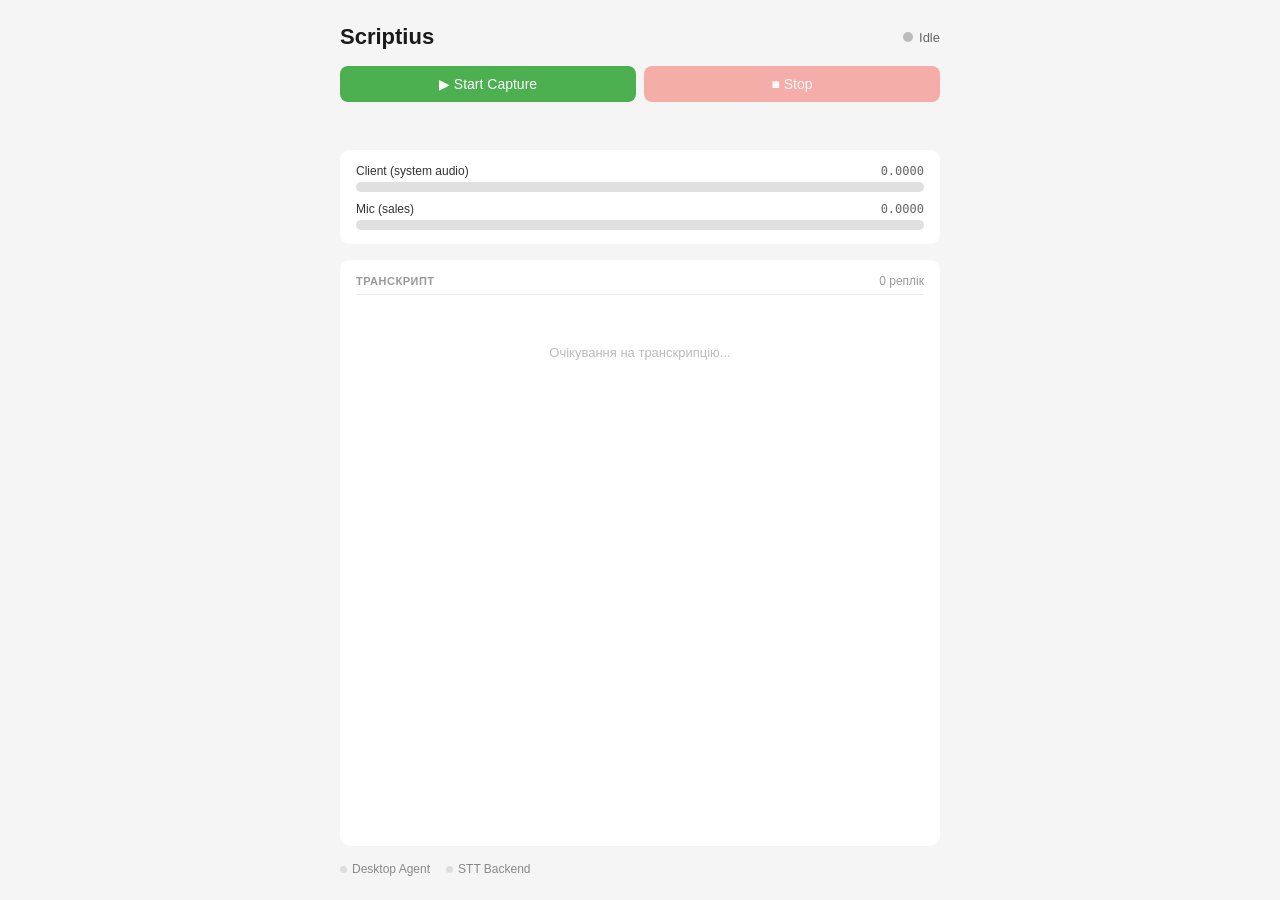
==== webapp/index.html @ f6663f04 "Initial commit: Scriptius live transcription (server + desktop agent) Co-Authored-By: Claude Opus 4." ====
<!DOCTYPE html>
<html lang="uk">
<head>
<meta charset="utf-8">
<meta name="viewport" content="width=device-width, initial-scale=1">
<title>Scriptius — Live Call Transcript</title>
<link rel="stylesheet" href="style.css">
</head>
<body>
  <div class="app">
    <header class="header">
      <h1>Scriptius</h1>
      <div class="status">
        <div class="status-dot" id="statusDot"></div>
        <span id="statusText">Idle</span>
      </div>
    </header>

    <div class="controls">
      <button id="btnStart" class="btn btn-start">&#9654; Start Capture</button>
      <button id="btnStop" class="btn btn-stop" disabled>&#9632; Stop</button>
    </div>

    <div class="error-msg" id="errorMsg"></div>

    <div class="levels">
      <div class="level-group">
        <div class="level-label">
          <span>Client (system audio)</span>
          <span class="level-value" id="systemValue">0.0000</span>
        </div>
        <div class="level-bar-bg">
          <div class="level-bar system" id="systemBar"></div>
        </div>
      </div>
      <div class="level-group">
        <div class="level-label">
          <span>Mic (sales)</span>
          <span class="level-value" id="micValue">0.0000</span>
        </div>
        <div class="level-bar-bg">
          <div class="level-bar mic" id="micBar"></div>
        </div>
      </div>
    </div>

    <div class="transcript-section">
      <div class="transcript-header">
        <div class="section-title">Транскрипт</div>
        <span class="transcript-count" id="transcriptCount">0 реплік</span>
      </div>
      <div class="transcript-list" id="transcriptList">
        <div class="transcript-empty" id="transcriptEmpty">Очікування на транскрипцію...</div>
      </div>
    </div>

    <div class="connections">
      <div class="conn-status">
        <span class="conn-dot" id="agentDot"></span> Desktop Agent
      </div>
      <div class="conn-status">
        <span class="conn-dot" id="backendDot"></span> STT Backend
      </div>
    </div>
  </div>

  <script src="app.js"></script>
</body>
</html>
---- webapp/style.css ----
* { margin: 0; padding: 0; box-sizing: border-box; }

body {
  font-family: -apple-system, BlinkMacSystemFont, 'Segoe UI', sans-serif;
  font-size: 14px;
  color: #333;
  background: #f5f5f5;
  min-height: 100vh;
  display: flex;
  justify-content: center;
  padding: 24px 16px;
}

.app {
  width: 100%;
  max-width: 600px;
  display: flex;
  flex-direction: column;
  gap: 16px;
}

.header {
  display: flex;
  justify-content: space-between;
  align-items: center;
}
.header h1 {
  font-size: 22px;
  font-weight: 700;
  color: #1a1a1a;
}

.status {
  display: flex;
  align-items: center;
  gap: 6px;
  font-size: 13px;
  color: #666;
}
.status-dot {
  width: 10px;
  height: 10px;
  border-radius: 50%;
  background: #bbb;
}
.status-dot.active {
  background: #4CAF50;
  animation: pulse 1.5s infinite;
}
@keyframes pulse {
  0%, 100% { opacity: 1; }
  50% { opacity: 0.4; }
}

.controls {
  display: flex;
  gap: 8px;
}
.btn {
  flex: 1;
  padding: 10px 16px;
  border: none;
  border-radius: 8px;
  font-size: 14px;
  font-weight: 500;
  cursor: pointer;
  transition: opacity 0.15s;
}
.btn:hover { opacity: 0.85; }
.btn:disabled { opacity: 0.4; cursor: not-allowed; }
.btn-start { background: #4CAF50; color: white; }
.btn-stop { background: #f44336; color: white; }

.error-msg {
  color: #f44336;
  font-size: 12px;
  min-height: 16px;
}

.section-title {
  font-size: 11px;
  font-weight: 600;
  text-transform: uppercase;
  letter-spacing: 0.5px;
  color: #999;
}

.levels {
  background: #fff;
  border-radius: 10px;
  padding: 14px 16px;
  display: flex;
  flex-direction: column;
  gap: 10px;
}
.level-group {
  display: flex;
  flex-direction: column;
  gap: 4px;
}
.level-label {
  font-size: 12px;
  font-weight: 500;
  display: flex;
  justify-content: space-between;
}
.level-value {
  font-family: 'SF Mono', 'Menlo', monospace;
  color: #666;
  font-size: 12px;
}
.level-bar-bg {
  height: 10px;
  background: #e0e0e0;
  border-radius: 5px;
  overflow: hidden;
}
.level-bar {
  height: 100%;
  border-radius: 5px;
  width: 0%;
  transition: width 0.3s ease;
}
.level-bar.system { background: #FF9800; }
.level-bar.mic { background: #2196F3; }

.transcript-section {
  background: #fff;
  border-radius: 10px;
  padding: 14px 16px;
  flex: 1;
  display: flex;
  flex-direction: column;
  min-height: 300px;
}
.transcript-header {
  display: flex;
  align-items: center;
  justify-content: space-between;
  margin-bottom: 10px;
  padding-bottom: 6px;
  border-bottom: 1px solid #eee;
}
.transcript-count {
  font-size: 12px;
  color: #999;
  font-weight: 500;
}
.transcript-list {
  flex: 1;
  overflow-y: auto;
  display: flex;
  flex-direction: column;
  gap: 8px;
}
.transcript-entry {
  background: #fafafa;
  border: 1px solid #e8e8e8;
  border-left: 4px solid #ccc;
  border-radius: 8px;
  padding: 10px 12px;
  transition: opacity 0.3s ease, border-left-style 0.3s ease;
}
.transcript-entry.client { border-left-color: #2196F3; }
.transcript-entry.sales { border-left-color: #4CAF50; }
.transcript-entry.interim {
  opacity: 0.7;
  border-left-style: dashed;
}
.transcript-entry.interim .transcript-text {
  color: #888;
  transition: color 0.3s ease;
}
.transcript-entry.processing {
  opacity: 0.7;
  border-left-style: solid;
}
.transcript-entry.processing .transcript-text {
  color: #999;
  font-style: italic;
}
.transcript-entry.processing .typing-dots span {
  animation: none;
  opacity: 0.5;
}
.typing-dots span {
  animation: typingDot 1.4s infinite;
  opacity: 0.3;
  font-size: 18px;
  letter-spacing: 2px;
}
.typing-dots span:nth-child(2) { animation-delay: 0.2s; }
.typing-dots span:nth-child(3) { animation-delay: 0.4s; }
@keyframes typingDot {
  0%, 60%, 100% { opacity: 0.3; }
  30% { opacity: 1; }
}
.transcript-meta {
  display: flex;
  justify-content: space-between;
  align-items: center;
  margin-bottom: 4px;
}
.transcript-speaker {
  font-size: 11px;
  font-weight: 600;
  text-transform: uppercase;
  letter-spacing: 0.3px;
}
.transcript-entry.client .transcript-speaker { color: #1976D2; }
.transcript-entry.sales .transcript-speaker { color: #388E3C; }
.transcript-time {
  font-size: 10px;
  font-family: 'SF Mono', 'Menlo', monospace;
  color: #aaa;
}
.transcript-text {
  font-size: 14px;
  line-height: 1.45;
  color: #333;
  word-wrap: break-word;
}
.transcript-empty {
  text-align: center;
  color: #bbb;
  font-size: 13px;
  padding: 40px 0;
}

.connections {
  display: flex;
  gap: 16px;
  font-size: 12px;
  color: #888;
}
.conn-status {
  display: flex;
  align-items: center;
  gap: 5px;
}
.conn-dot {
  width: 7px;
  height: 7px;
  border-radius: 50%;
  background: #ddd;
  display: inline-block;
}
.conn-dot.connected { background: #4CAF50; }
.conn-dot.error { background: #f44336; }
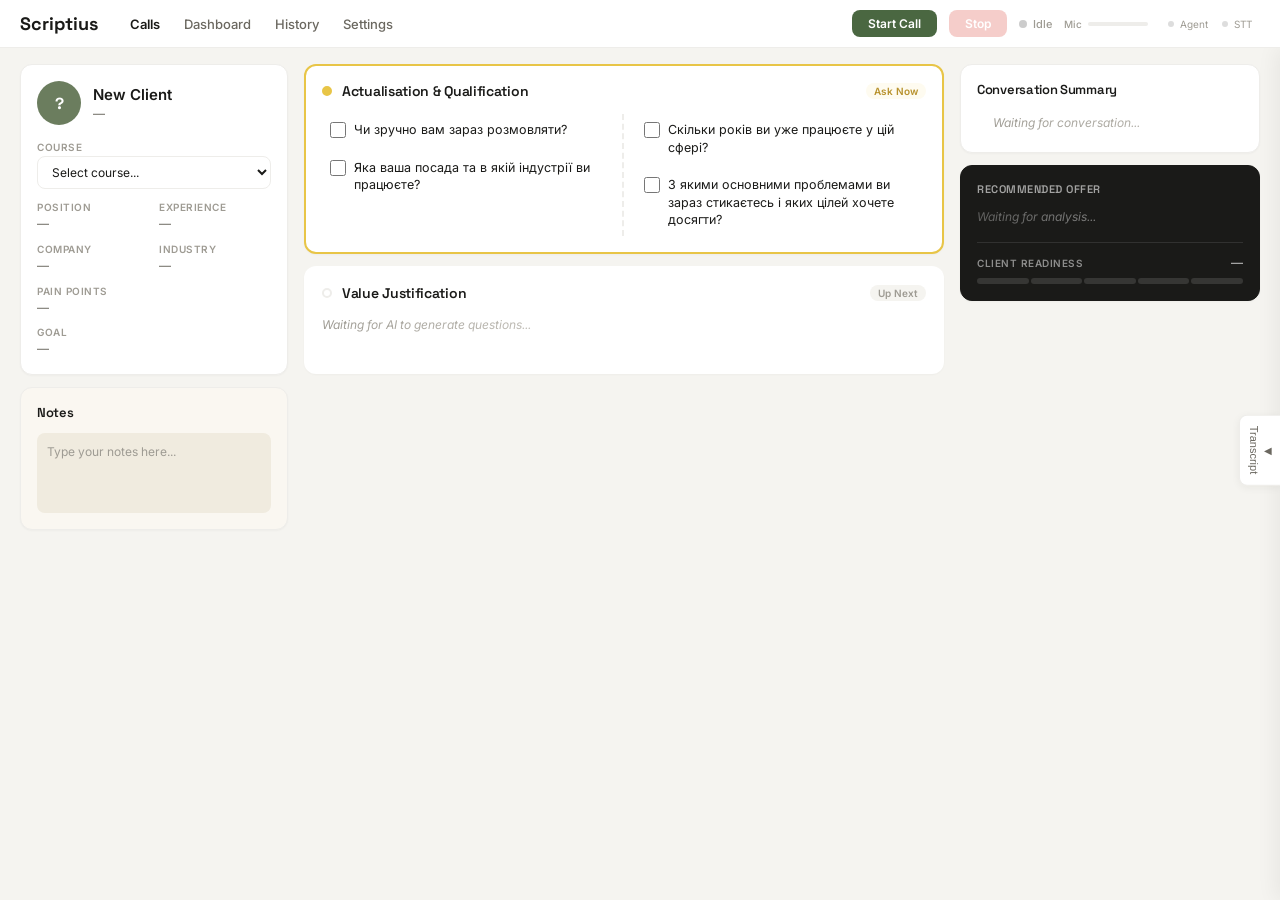
==== commit f8c932e1: "Build full product frontend and complete WebSocket protocol - Add three-column product UI: client pr" ====
--- a/webapp/index.html
+++ b/webapp/index.html
@@ -1,69 +1,295 @@
 <!DOCTYPE html>
 <html lang="uk">
 <head>
-<meta charset="utf-8">
-<meta name="viewport" content="width=device-width, initial-scale=1">
-<title>Scriptius — Live Call Transcript</title>
-<link rel="stylesheet" href="style.css">
+  <meta charset="utf-8" />
+  <meta name="viewport" content="width=device-width, initial-scale=1.0" />
+  <title>Scriptius — AI Sales Assistant</title>
+  <link rel="preconnect" href="https://fonts.googleapis.com" />
+  <link rel="preconnect" href="https://fonts.gstatic.com" crossorigin />
+  <link href="https://fonts.googleapis.com/css2?family=Inter:wght@400;500;600;700&family=Space+Grotesk:wght@500;600;700&display=swap" rel="stylesheet" />
+  <link rel="stylesheet" href="style.css" />
 </head>
 <body>
-  <div class="app">
-    <header class="header">
-      <h1>Scriptius</h1>
+
+<!-- ── Header ──────────────────────────────────────────────── -->
+<header class="header">
+  <div class="header-left">
+    <span class="logo">Scriptius</span>
+    <nav class="nav">
+      <a href="#calls" class="nav-link active" data-page="calls">Calls</a>
+      <a href="#dashboard" class="nav-link" data-page="dashboard">Dashboard</a>
+      <a href="#history" class="nav-link" data-page="history">History</a>
+      <a href="#settings" class="nav-link" data-page="settings">Settings</a>
+    </nav>
+  </div>
+  <div class="header-right">
+    <div class="header-controls">
+      <button id="btnStart" class="btn btn-start">Start Call</button>
+      <button id="btnStop" class="btn btn-stop" disabled>Stop</button>
       <div class="status">
-        <div class="status-dot" id="statusDot"></div>
+        <div id="statusDot" class="status-dot"></div>
         <span id="statusText">Idle</span>
       </div>
-    </header>
-
-    <div class="controls">
-      <button id="btnStart" class="btn btn-start">&#9654; Start Capture</button>
-      <button id="btnStop" class="btn btn-stop" disabled>&#9632; Stop</button>
-    </div>
-
-    <div class="error-msg" id="errorMsg"></div>
-
-    <div class="levels">
-      <div class="level-group">
-        <div class="level-label">
-          <span>Client (system audio)</span>
-          <span class="level-value" id="systemValue">0.0000</span>
-        </div>
-        <div class="level-bar-bg">
-          <div class="level-bar system" id="systemBar"></div>
-        </div>
-      </div>
-      <div class="level-group">
-        <div class="level-label">
-          <span>Mic (sales)</span>
-          <span class="level-value" id="micValue">0.0000</span>
-        </div>
-        <div class="level-bar-bg">
-          <div class="level-bar mic" id="micBar"></div>
-        </div>
-      </div>
-    </div>
-
-    <div class="transcript-section">
-      <div class="transcript-header">
-        <div class="section-title">Транскрипт</div>
-        <span class="transcript-count" id="transcriptCount">0 реплік</span>
-      </div>
-      <div class="transcript-list" id="transcriptList">
-        <div class="transcript-empty" id="transcriptEmpty">Очікування на транскрипцію...</div>
-      </div>
-    </div>
-
+      <div class="mic-level-inline">
+        <span class="mic-level-label">Mic</span>
+        <div class="level-track">
+          <div id="micBar" class="level-fill mic"></div>
+        </div>
+      </div>
+    </div>
     <div class="connections">
-      <div class="conn-status">
-        <span class="conn-dot" id="agentDot"></span> Desktop Agent
-      </div>
-      <div class="conn-status">
-        <span class="conn-dot" id="backendDot"></span> STT Backend
-      </div>
-    </div>
-  </div>
-
-  <script src="app.js"></script>
+      <span id="agentDot" class="conn-dot"></span>
+      <span class="conn-label">Agent</span>
+      <span id="backendDot" class="conn-dot"></span>
+      <span class="conn-label">STT</span>
+    </div>
+  </div>
+</header>
+
+<!-- ── Error ───────────────────────────────────────────────── -->
+<div class="error-msg" id="errorMsg"></div>
+
+<!-- ── Page: Calls ─────────────────────────────────────────── -->
+<div id="page-calls" class="page active">
+  <div class="calls-layout">
+
+    <!-- Left Sidebar: Profile + Notes -->
+    <aside class="sidebar-left">
+      <div class="card profile-card">
+        <div class="profile-header">
+          <div id="avatar" class="avatar">?</div>
+          <div class="profile-info">
+            <div id="clientName" class="client-name">New Client</div>
+            <div id="clientRole" class="client-role">&mdash;</div>
+          </div>
+        </div>
+
+        <div class="profile-field course-field">
+          <label class="field-label">Course</label>
+          <select id="courseSelect" class="course-select">
+            <option value="">Select course...</option>
+            <option value="Управління командою">Управління командою &mdash; $500</option>
+            <option value="Excel для бізнесу">Excel для бізнесу &mdash; $500</option>
+          </select>
+        </div>
+
+        <div class="profile-grid">
+          <div class="profile-field">
+            <span class="field-label">Position</span>
+            <span id="fieldPosition" class="field-value">&mdash;</span>
+          </div>
+          <div class="profile-field">
+            <span class="field-label">Experience</span>
+            <span id="statExperience" class="field-value">&mdash;</span>
+          </div>
+          <div class="profile-field">
+            <span class="field-label">Company</span>
+            <span id="statCompany" class="field-value">&mdash;</span>
+          </div>
+          <div class="profile-field">
+            <span class="field-label">Industry</span>
+            <span id="statIndustry" class="field-value">&mdash;</span>
+          </div>
+          <div class="profile-field full-width">
+            <span class="field-label">Pain Points</span>
+            <span id="fieldPainPoints" class="field-value">&mdash;</span>
+          </div>
+          <div class="profile-field full-width">
+            <span class="field-label">Goal</span>
+            <span id="fieldGoal" class="field-value">&mdash;</span>
+          </div>
+        </div>
+      </div>
+
+      <div class="card notes-card">
+        <div class="card-header">
+          <h3>Notes</h3>
+        </div>
+        <div id="notesBody" class="notes-body" contenteditable="true" data-placeholder="Type your notes here..."></div>
+      </div>
+    </aside>
+
+    <!-- Center: Script Sections -->
+    <main class="content-center">
+      <!-- Qualification Section -->
+      <div id="sectionQualification" class="script-section active">
+        <div class="section-header">
+          <div class="section-dot active"></div>
+          <h3 class="section-title">Actualisation &amp; Qualification</h3>
+          <span class="section-badge ask-now">Ask Now</span>
+        </div>
+        <div class="questions-grid">
+          <div class="questions-group">
+            <div class="question-item" data-qid="q-available">
+              <input type="checkbox" class="question-check" />
+              <span class="question-text">Чи зручно вам зараз розмовляти?</span>
+              <span class="question-badge"></span>
+            </div>
+            <div class="question-item" data-qid="q-role">
+              <input type="checkbox" class="question-check" />
+              <span class="question-text">Яка ваша посада та в якій індустрії ви працюєте?</span>
+              <span class="question-badge"></span>
+            </div>
+          </div>
+          <div class="questions-group">
+            <div class="question-item" data-qid="q-experience">
+              <input type="checkbox" class="question-check" />
+              <span class="question-text">Скільки років ви уже працюєте у цій сфері?</span>
+              <span class="question-badge"></span>
+            </div>
+            <div class="question-item" data-qid="q-pain">
+              <input type="checkbox" class="question-check" />
+              <span class="question-text">З якими основними проблемами ви зараз стикаєтесь і яких цілей хочете досягти?</span>
+              <span class="question-badge"></span>
+            </div>
+          </div>
+        </div>
+      </div>
+
+      <!-- Value Justification Section -->
+      <div id="sectionValue" class="script-section">
+        <div class="section-header">
+          <div class="section-dot"></div>
+          <h3 class="section-title">Value Justification</h3>
+          <span class="section-badge up-next">Up Next</span>
+        </div>
+        <div id="valueBody" class="value-body">
+          <span class="waiting-text">Waiting for AI to generate questions...</span>
+        </div>
+      </div>
+    </main>
+
+    <!-- Right Sidebar: Summary + Offer -->
+    <aside class="sidebar-right">
+      <div class="card summary-card">
+        <h3 class="card-title">Conversation Summary</h3>
+        <ul id="summaryList" class="summary-list">
+          <li class="waiting-text">Waiting for conversation...</li>
+        </ul>
+        <div id="sentimentRow" class="sentiment-row" style="display:none">
+          <span class="row-label">Sentiment</span>
+          <span id="sentimentBadge" class="sentiment-badge"></span>
+        </div>
+        <div id="objectionRow" class="objection-row" style="display:none">
+          <span class="row-label">Objection</span>
+          <span id="objectionText" class="objection-text"></span>
+        </div>
+      </div>
+
+      <div class="card offer-card">
+        <h3 class="card-title">Recommended Offer</h3>
+        <div id="offerText" class="offer-text waiting-text-light">Waiting for analysis...</div>
+        <div id="priceRow" class="price-row" style="display:none">
+          <span id="priceCurrent" class="price-value"></span>
+        </div>
+        <div class="readiness-bar">
+          <div class="readiness-header">
+            <span class="readiness-label">Client Readiness</span>
+            <span id="readinessValue" class="readiness-value">&mdash;</span>
+          </div>
+          <div class="readiness-segments">
+            <div class="readiness-segment"></div>
+            <div class="readiness-segment"></div>
+            <div class="readiness-segment"></div>
+            <div class="readiness-segment"></div>
+            <div class="readiness-segment"></div>
+          </div>
+        </div>
+      </div>
+    </aside>
+
+  </div>
+</div>
+
+<!-- ── Page: Call Summary ──────────────────────────────────── -->
+<div id="page-call-summary" class="page">
+  <div class="summary-layout">
+    <div class="summary-main">
+      <div class="card summary-header-card">
+        <div class="summary-header-row">
+          <h2>Call Summary</h2>
+          <span class="badge badge-completed">Completed</span>
+        </div>
+        <div id="summaryMeta" class="summary-meta"></div>
+      </div>
+
+      <div class="card scores-card">
+        <h3 class="card-title">Section Scores</h3>
+        <div class="score-row">
+          <span class="score-icon done">&#10003;</span>
+          <span class="score-label">Qualification</span>
+          <span id="scoreQualDetail" class="score-detail"></span>
+        </div>
+        <div class="score-row">
+          <span class="score-icon done">&#10003;</span>
+          <span class="score-label">Value Justification</span>
+          <span id="scoreValueDetail" class="score-detail"></span>
+        </div>
+        <div class="score-total">
+          <span class="score-label">Total</span>
+          <span id="totalQuestions" class="score-detail"></span>
+        </div>
+      </div>
+
+      <div class="card feedback-card">
+        <h3 class="card-title">Feedback</h3>
+        <div class="feedback-section">
+          <span class="feedback-label good">What went well</span>
+          <p class="feedback-placeholder">Call feedback will appear here in a future update.</p>
+        </div>
+        <div class="feedback-section">
+          <span class="feedback-label improve">Areas to improve</span>
+          <p class="feedback-placeholder">Improvement suggestions will appear here in a future update.</p>
+        </div>
+      </div>
+    </div>
+    <div class="summary-sidebar">
+      <div class="card">
+        <h3 class="card-title">Notes</h3>
+        <div id="summaryNotesBody" class="notes-body readonly"></div>
+      </div>
+    </div>
+  </div>
+</div>
+
+<!-- ── Page: Dashboard ─────────────────────────────────────── -->
+<div id="page-dashboard" class="page">
+  <div class="coming-soon"><h1>Dashboard</h1><p>Coming Soon</p></div>
+</div>
+
+<!-- ── Page: History ───────────────────────────────────────── -->
+<div id="page-history" class="page">
+  <div class="coming-soon"><h1>History</h1><p>Coming Soon</p></div>
+</div>
+
+<!-- ── Page: Settings ──────────────────────────────────────── -->
+<div id="page-settings" class="page">
+  <div class="coming-soon"><h1>Settings</h1><p>Coming Soon</p></div>
+</div>
+
+<!-- ── Transcript Slide-out Panel ──────────────────────────── -->
+<div id="transcriptPanel" class="transcript-panel" aria-hidden="true">
+  <div class="transcript-panel-header">
+    <h3>Live Transcript</h3>
+    <span id="transcriptCount" class="transcript-count">0 replies</span>
+    <button id="transcriptClose" class="transcript-close">&times;</button>
+  </div>
+  <div id="transcriptList" class="transcript-list">
+    <div id="transcriptEmpty" class="transcript-empty">Waiting for transcription...</div>
+  </div>
+</div>
+<button id="transcriptToggle" class="transcript-toggle">
+  <span class="toggle-arrow">&#9664;</span>
+  <span>Transcript</span>
+</button>
+
+<!-- Hidden: system audio level (used internally, not displayed in new UI) -->
+<div style="display:none">
+  <div id="systemBar"></div>
+  <div id="systemValue">0</div>
+  <div id="micValue">0</div>
+</div>
+
+<script src="app.js"></script>
 </body>
 </html>
--- a/webapp/style.css
+++ b/webapp/style.css
@@ -1,249 +1,1135 @@
-* { margin: 0; padding: 0; box-sizing: border-box; }
+/* ── Variables ──────────────────────────────────────────────── */
+:root {
+  --bg: #F5F4F0;
+  --surface: #FFFFFF;
+  --surface-warm: #FAF7F1;
+  --surface-warm-deep: #F0EBDF;
+  --border: #EEEDEA;
+  --text-primary: #1A1A18;
+  --text-secondary: #6B6860;
+  --text-muted: #9E9B93;
+  --green: #4A6741;
+  --green-light: #6BBF6A;
+  --green-check: #5A8C52;
+  --green-bg: rgba(90, 140, 82, 0.08);
+  --red: #E8837C;
+  --red-accent: #c0392b;
+  --red-bg: rgba(232, 131, 124, 0.08);
+  --yellow: #E8C547;
+  --yellow-bg: rgba(232, 197, 71, 0.08);
+  --blue: #5B8DEF;
+  --radius-sm: 8px;
+  --radius-md: 12px;
+  --radius-pill: 100px;
+  --shadow-sm: 0 1px 2px rgba(26, 26, 24, 0.03);
+  --shadow-md: 0 2px 8px rgba(26, 26, 24, 0.06);
+  --transition: 0.2s cubic-bezier(0.4, 0, 0.2, 1);
+}
+
+/* ── Reset & Base ──────────────────────────────────────────── */
+*, *::before, *::after { margin: 0; padding: 0; box-sizing: border-box; }
 
 body {
-  font-family: -apple-system, BlinkMacSystemFont, 'Segoe UI', sans-serif;
-  font-size: 14px;
-  color: #333;
-  background: #f5f5f5;
+  font-family: 'Inter', -apple-system, BlinkMacSystemFont, sans-serif;
+  font-size: 13px;
+  color: var(--text-primary);
+  background: var(--bg);
   min-height: 100vh;
-  display: flex;
+  -webkit-font-smoothing: antialiased;
+}
+
+h1, h2, h3 {
+  font-family: 'Space Grotesk', 'Inter', sans-serif;
+  letter-spacing: -0.3px;
+}
+
+/* ── Header ────────────────────────────────────────────────── */
+.header {
+  height: 48px;
+  background: var(--surface);
+  border-bottom: 1px solid var(--border);
+  display: flex;
+  align-items: center;
+  justify-content: space-between;
+  padding: 0 20px;
+  position: sticky;
+  top: 0;
+  z-index: 100;
+}
+
+.header-left {
+  display: flex;
+  align-items: center;
+  gap: 32px;
+}
+
+.logo {
+  font-family: 'Space Grotesk', sans-serif;
+  font-weight: 700;
+  font-size: 18px;
+  color: var(--text-primary);
+}
+
+.nav {
+  display: flex;
+  gap: 24px;
+}
+
+.nav-link {
+  text-decoration: none;
+  color: var(--text-secondary);
+  font-size: 13px;
+  font-weight: 500;
+  padding: 4px 0;
+  transition: color var(--transition);
+}
+
+.nav-link:hover { color: var(--text-primary); }
+.nav-link.active { color: var(--text-primary); font-weight: 600; }
+
+.header-right {
+  display: flex;
+  align-items: center;
+  gap: 20px;
+}
+
+.header-controls {
+  display: flex;
+  align-items: center;
+  gap: 12px;
+}
+
+/* ── Buttons ───────────────────────────────────────────────── */
+.btn {
+  border: none;
+  border-radius: var(--radius-sm);
+  padding: 6px 16px;
+  font-size: 12px;
+  font-weight: 600;
+  cursor: pointer;
+  transition: all var(--transition);
+  font-family: inherit;
+}
+
+.btn:disabled { opacity: 0.4; cursor: not-allowed; }
+
+.btn-start {
+  background: var(--green);
+  color: #fff;
+}
+.btn-start:hover:not(:disabled) { background: #3d5736; }
+
+.btn-stop {
+  background: var(--red);
+  color: #fff;
+}
+.btn-stop:hover:not(:disabled) { background: #d4625b; }
+
+/* ── Status ────────────────────────────────────────────────── */
+.status {
+  display: flex;
+  align-items: center;
+  gap: 6px;
+}
+
+.status-dot {
+  width: 8px;
+  height: 8px;
+  border-radius: 50%;
+  background: #ccc;
+}
+
+.status-dot.active {
+  background: var(--green-light);
+  animation: pulse 1.5s infinite;
+}
+
+#statusText {
+  font-size: 11px;
+  color: var(--text-muted);
+  font-weight: 500;
+}
+
+@keyframes pulse {
+  0%, 100% { opacity: 1; }
+  50% { opacity: 0.4; }
+}
+
+/* ── Mic Level (header inline) ─────────────────────────────── */
+.mic-level-inline {
+  display: flex;
+  align-items: center;
+  gap: 6px;
+}
+
+.mic-level-label {
+  font-size: 10px;
+  color: var(--text-muted);
+  font-weight: 500;
+}
+
+.level-track {
+  width: 60px;
+  height: 4px;
+  background: var(--border);
+  border-radius: 2px;
+  overflow: hidden;
+}
+
+.level-fill {
+  height: 100%;
+  border-radius: 2px;
+  transition: width 0.1s linear;
+  width: 0%;
+}
+
+.level-fill.mic { background: var(--blue); }
+
+/* ── Connection Dots ───────────────────────────────────────── */
+.connections {
+  display: flex;
+  align-items: center;
+  gap: 6px;
+}
+
+.conn-dot {
+  width: 6px;
+  height: 6px;
+  border-radius: 50%;
+  background: #ddd;
+  display: inline-block;
+}
+
+.conn-dot.connected { background: var(--green-light); }
+.conn-dot.error { background: var(--red); }
+
+.conn-label {
+  font-size: 10px;
+  color: var(--text-muted);
+  margin-right: 8px;
+}
+
+/* ── Error ──────────────────────────────────────────────────── */
+.error-msg {
+  background: var(--red-bg);
+  color: var(--red-accent);
+  font-size: 12px;
+  padding: 0;
+  max-height: 0;
+  overflow: hidden;
+  transition: all var(--transition);
+  text-align: center;
+}
+
+.error-msg:not(:empty) {
+  padding: 8px 20px;
+  max-height: 60px;
+}
+
+/* ── Pages ──────────────────────────────────────────────────── */
+.page { display: none; }
+.page.active { display: block; }
+
+/* ── Three-Column Layout ───────────────────────────────────── */
+.calls-layout {
+  display: flex;
+  gap: 16px;
+  padding: 16px 20px;
+  min-height: calc(100vh - 48px);
+  transition: padding-right 0.3s cubic-bezier(0.4, 0, 0.2, 1);
+}
+
+body.transcript-open .calls-layout {
+  padding-right: 460px;
+}
+
+/* ── Cards ──────────────────────────────────────────────────── */
+.card {
+  background: var(--surface);
+  border: 1px solid var(--border);
+  border-radius: var(--radius-md);
+  padding: 16px;
+  box-shadow: var(--shadow-sm);
+}
+
+.card-header {
+  margin-bottom: 8px;
+}
+
+.card-header h3, .card-title {
+  font-size: 13px;
+  font-weight: 600;
+  color: var(--text-primary);
+  margin-bottom: 12px;
+}
+
+/* ── Left Sidebar ──────────────────────────────────────────── */
+.sidebar-left {
+  width: 268px;
+  min-width: 268px;
+  display: flex;
+  flex-direction: column;
+  gap: 12px;
+}
+
+/* ── Profile Card ──────────────────────────────────────────── */
+.profile-header {
+  display: flex;
+  align-items: center;
+  gap: 12px;
+  margin-bottom: 16px;
+}
+
+.avatar {
+  width: 44px;
+  height: 44px;
+  border-radius: 50%;
+  background: #6B7D5E;
+  color: #fff;
+  display: flex;
+  align-items: center;
   justify-content: center;
-  padding: 24px 16px;
-}
-
-.app {
+  font-family: 'Space Grotesk', sans-serif;
+  font-weight: 700;
+  font-size: 16px;
+  flex-shrink: 0;
+}
+
+.client-name {
+  font-weight: 600;
+  font-size: 15px;
+  color: var(--text-primary);
+}
+
+.client-role {
+  font-size: 12px;
+  color: var(--text-secondary);
+  margin-top: 2px;
+}
+
+.course-field {
+  margin-bottom: 12px;
+}
+
+.course-select {
   width: 100%;
-  max-width: 600px;
+  padding: 7px 10px;
+  border: 1px solid var(--border);
+  border-radius: var(--radius-sm);
+  font-size: 12px;
+  font-family: inherit;
+  color: var(--text-primary);
+  background: var(--surface);
+  cursor: pointer;
+  outline: none;
+  transition: border-color var(--transition);
+}
+
+.course-select:focus { border-color: var(--green); }
+
+.profile-grid {
+  display: grid;
+  grid-template-columns: 1fr 1fr;
+  gap: 10px;
+}
+
+.profile-field.full-width { grid-column: 1 / -1; }
+
+.field-label {
+  display: block;
+  font-size: 10px;
+  font-weight: 600;
+  color: var(--text-muted);
+  text-transform: uppercase;
+  letter-spacing: 0.5px;
+  margin-bottom: 3px;
+}
+
+.field-value {
+  display: block;
+  font-size: 12px;
+  color: var(--text-secondary);
+  line-height: 1.4;
+  word-break: break-word;
+}
+
+/* ── Notes Card ────────────────────────────────────────────── */
+.notes-card {
+  background: var(--surface-warm);
+}
+
+.notes-body {
+  min-height: 80px;
+  padding: 10px;
+  background: var(--surface-warm-deep);
+  border-radius: var(--radius-sm);
+  font-size: 12px;
+  line-height: 1.5;
+  color: var(--text-primary);
+  outline: none;
+  cursor: text;
+}
+
+.notes-body:empty::before {
+  content: attr(data-placeholder);
+  color: var(--text-muted);
+  pointer-events: none;
+}
+
+.notes-body.readonly {
+  cursor: default;
+  background: var(--surface-warm);
+}
+
+/* ── Center Content ────────────────────────────────────────── */
+.content-center {
+  flex: 1;
   display: flex;
   flex-direction: column;
-  gap: 16px;
-}
-
-.header {
-  display: flex;
-  justify-content: space-between;
-  align-items: center;
-}
-.header h1 {
-  font-size: 22px;
-  font-weight: 700;
-  color: #1a1a1a;
-}
-
-.status {
-  display: flex;
-  align-items: center;
-  gap: 6px;
-  font-size: 13px;
-  color: #666;
-}
-.status-dot {
+  gap: 12px;
+  min-width: 0;
+}
+
+/* ── Script Sections ───────────────────────────────────────── */
+.script-section {
+  background: var(--surface);
+  border: 2px solid transparent;
+  border-radius: var(--radius-md);
+  padding: 16px;
+  box-shadow: var(--shadow-sm);
+  transition: border-color var(--transition), opacity var(--transition);
+}
+
+.script-section.active { border-color: var(--yellow); }
+.script-section.covered { opacity: 0.55; }
+
+.section-header {
+  display: flex;
+  align-items: center;
+  gap: 10px;
+  margin-bottom: 14px;
+}
+
+.section-dot {
   width: 10px;
   height: 10px;
   border-radius: 50%;
-  background: #bbb;
-}
-.status-dot.active {
-  background: #4CAF50;
-  animation: pulse 1.5s infinite;
-}
-@keyframes pulse {
-  0%, 100% { opacity: 1; }
-  50% { opacity: 0.4; }
-}
-
-.controls {
-  display: flex;
+  border: 2px solid var(--border);
+  background: transparent;
+  flex-shrink: 0;
+  position: relative;
+}
+
+.section-dot.active {
+  border-color: var(--yellow);
+  background: var(--yellow);
+}
+
+.section-dot.done {
+  border-color: var(--green-check);
+  background: var(--green-check);
+}
+
+.section-dot.done::after {
+  content: '';
+  position: absolute;
+  top: 1px;
+  left: 2.5px;
+  width: 3px;
+  height: 5px;
+  border: solid #fff;
+  border-width: 0 1.5px 1.5px 0;
+  transform: rotate(45deg);
+}
+
+.section-title {
+  font-size: 14px;
+  font-weight: 600;
+  color: var(--text-primary);
+  margin-bottom: 0;
+}
+
+.section-badge {
+  font-size: 10px;
+  font-weight: 600;
+  padding: 2px 8px;
+  border-radius: var(--radius-pill);
+  margin-left: auto;
+  white-space: nowrap;
+}
+
+.section-badge.ask-now {
+  background: var(--yellow-bg);
+  color: #b8922e;
+}
+
+.section-badge.up-next {
+  background: var(--bg);
+  color: var(--text-muted);
+}
+
+.section-badge.covered {
+  background: var(--green-bg);
+  color: var(--green-check);
+}
+
+/* ── Questions ─────────────────────────────────────────────── */
+.questions-grid {
+  display: grid;
+  grid-template-columns: 1fr 1fr;
+  gap: 0;
+}
+
+.questions-group {
+  display: flex;
+  flex-direction: column;
+  gap: 6px;
+  padding: 0 12px;
+}
+
+.questions-group:first-child {
+  padding-left: 0;
+  border-right: 2px dashed var(--border);
+}
+
+.questions-group:last-child { padding-right: 0; }
+
+.question-item {
+  display: flex;
+  align-items: flex-start;
   gap: 8px;
-}
-.btn {
-  flex: 1;
-  padding: 10px 16px;
-  border: none;
-  border-radius: 8px;
-  font-size: 14px;
+  padding: 7px 8px;
+  border-radius: var(--radius-sm);
+  transition: background var(--transition);
+}
+
+.question-item:hover { background: var(--bg); }
+
+.question-check {
+  width: 16px;
+  height: 16px;
+  margin-top: 1px;
+  accent-color: var(--green-check);
+  cursor: pointer;
+  flex-shrink: 0;
+}
+
+.question-text {
+  font-size: 12.5px;
+  color: var(--text-primary);
+  line-height: 1.4;
+}
+
+.question-badge {
+  font-size: 9px;
+  font-weight: 600;
+  padding: 1px 6px;
+  border-radius: var(--radius-pill);
+  margin-left: auto;
+  white-space: nowrap;
+  display: none;
+}
+
+/* Auto-checked by AI */
+.question-item.auto-checked .question-text {
+  color: var(--green-check);
+}
+
+.question-item.auto-checked .question-text::after {
+  content: ' \2014 asked';
+  color: var(--green-check);
+  font-size: 10px;
   font-weight: 500;
-  cursor: pointer;
-  transition: opacity 0.15s;
-}
-.btn:hover { opacity: 0.85; }
-.btn:disabled { opacity: 0.4; cursor: not-allowed; }
-.btn-start { background: #4CAF50; color: white; }
-.btn-stop { background: #f44336; color: white; }
-
-.error-msg {
-  color: #f44336;
-  font-size: 12px;
-  min-height: 16px;
-}
-
-.section-title {
-  font-size: 11px;
-  font-weight: 600;
+}
+
+.question-item.auto-checked .question-check {
+  pointer-events: none;
+}
+
+/* Dismissed (answered without asking) */
+.question-item.dismissed .question-text {
+  color: var(--text-muted);
+  text-decoration: line-through;
+}
+
+.question-item.dismissed .question-badge {
+  display: inline-block;
+  background: var(--bg);
+  color: var(--text-muted);
+}
+
+.question-item.dismissed .question-badge::before {
+  content: 'Not relevant';
+}
+
+.question-item.dismissed .question-check {
+  display: none;
+}
+
+/* ── Value Body ────────────────────────────────────────────── */
+.value-body {
+  min-height: 40px;
+}
+
+.value-group {
+  margin-bottom: 8px;
+}
+
+.value-group-label {
+  font-size: 10px;
+  font-weight: 600;
+  color: var(--text-muted);
   text-transform: uppercase;
   letter-spacing: 0.5px;
-  color: #999;
-}
-
-.levels {
-  background: #fff;
-  border-radius: 10px;
+  margin-bottom: 6px;
+  padding-left: 2px;
+}
+
+/* Questions loaded animation */
+.script-section.questions-loaded {
+  animation: flashHighlight 1.5s ease-out;
+}
+
+@keyframes flashHighlight {
+  0% { border-color: var(--green-light); box-shadow: 0 0 20px rgba(107, 191, 106, 0.2); }
+  100% { border-color: transparent; box-shadow: none; }
+}
+
+/* ── Right Sidebar ─────────────────────────────────────────── */
+.sidebar-right {
+  width: 300px;
+  min-width: 300px;
+  display: flex;
+  flex-direction: column;
+  gap: 12px;
+}
+
+/* ── Summary Card ──────────────────────────────────────────── */
+.summary-list {
+  list-style: none;
+  padding: 0;
+}
+
+.summary-list li {
+  position: relative;
+  padding: 4px 0 4px 16px;
+  font-size: 12px;
+  line-height: 1.5;
+  color: var(--text-secondary);
+}
+
+.summary-list li:not(.waiting-text)::before {
+  content: '';
+  position: absolute;
+  left: 0;
+  top: 10px;
+  width: 5px;
+  height: 5px;
+  border-radius: 50%;
+  background: var(--text-muted);
+}
+
+.sentiment-row, .objection-row {
+  display: flex;
+  align-items: center;
+  gap: 8px;
+  margin-top: 12px;
+  padding-top: 12px;
+  border-top: 1px solid var(--border);
+}
+
+.row-label {
+  font-size: 10px;
+  font-weight: 600;
+  color: var(--text-muted);
+  text-transform: uppercase;
+  letter-spacing: 0.5px;
+}
+
+.sentiment-badge {
+  font-size: 11px;
+  font-weight: 500;
+  padding: 3px 10px;
+  border-radius: var(--radius-pill);
+  background: var(--bg);
+  color: var(--text-secondary);
+}
+
+.sentiment-badge.positive { background: var(--green-bg); color: var(--green-check); }
+.sentiment-badge.neutral { background: var(--bg); color: var(--text-secondary); }
+.sentiment-badge.skeptical { background: var(--yellow-bg); color: #b8922e; }
+.sentiment-badge.negative { background: var(--red-bg); color: var(--red-accent); }
+
+.objection-text {
+  font-size: 12px;
+  color: var(--text-secondary);
+  line-height: 1.4;
+}
+
+/* ── Offer Card (dark) ─────────────────────────────────────── */
+.offer-card {
+  background: var(--text-primary);
+  border-color: var(--text-primary);
+  color: #fff;
+}
+
+.offer-card .card-title {
+  color: rgba(255, 255, 255, 0.6);
+  font-size: 11px;
+  text-transform: uppercase;
+  letter-spacing: 0.5px;
+}
+
+.offer-text {
+  font-size: 12px;
+  line-height: 1.5;
+  color: rgba(255, 255, 255, 0.85);
+}
+
+.offer-text ul {
+  list-style: none;
+  padding: 0;
+}
+
+.offer-text li {
+  padding: 3px 0 3px 14px;
+  position: relative;
+}
+
+.offer-text li::before {
+  content: '\2022';
+  position: absolute;
+  left: 0;
+  color: rgba(255, 255, 255, 0.4);
+}
+
+.price-row {
+  margin-top: 12px;
+  padding-top: 12px;
+  border-top: 1px solid rgba(255, 255, 255, 0.1);
+}
+
+.price-value {
+  font-family: 'Space Grotesk', sans-serif;
+  font-size: 36px;
+  font-weight: 700;
+  color: #fff;
+}
+
+/* ── Readiness Bar ─────────────────────────────────────────── */
+.readiness-bar {
+  margin-top: 16px;
+  padding-top: 12px;
+  border-top: 1px solid rgba(255, 255, 255, 0.1);
+}
+
+.readiness-header {
+  display: flex;
+  justify-content: space-between;
+  align-items: center;
+  margin-bottom: 8px;
+}
+
+.readiness-label {
+  font-size: 10px;
+  font-weight: 600;
+  color: rgba(255, 255, 255, 0.5);
+  text-transform: uppercase;
+  letter-spacing: 0.5px;
+}
+
+.readiness-value {
+  font-size: 12px;
+  font-weight: 600;
+  color: rgba(255, 255, 255, 0.6);
+}
+
+.readiness-segments {
+  display: flex;
+  gap: 2px;
+}
+
+.readiness-segment {
+  flex: 1;
+  height: 6px;
+  border-radius: 3px;
+  background: rgba(255, 255, 255, 0.12);
+  transition: background var(--transition);
+}
+
+.readiness-segment.filled { background: var(--green-light); }
+
+/* ── Waiting / Shimmer ─────────────────────────────────────── */
+.waiting-text {
+  color: var(--text-muted);
+  font-size: 12px;
+  font-style: italic;
+  background: linear-gradient(90deg, var(--text-muted), #c0bdb6, var(--text-muted));
+  background-size: 200% 100%;
+  -webkit-background-clip: text;
+  -webkit-text-fill-color: transparent;
+  background-clip: text;
+  animation: shimmer 2s infinite linear;
+}
+
+.waiting-text-light {
+  color: rgba(255, 255, 255, 0.4);
+  font-size: 12px;
+  font-style: italic;
+  background: linear-gradient(90deg, rgba(255,255,255,0.3), rgba(255,255,255,0.6), rgba(255,255,255,0.3));
+  background-size: 200% 100%;
+  -webkit-background-clip: text;
+  -webkit-text-fill-color: transparent;
+  background-clip: text;
+  animation: shimmer 2s infinite linear;
+}
+
+@keyframes shimmer {
+  0% { background-position: 200% 0; }
+  100% { background-position: -200% 0; }
+}
+
+/* ── Transcript Slide-out Panel ────────────────────────────── */
+.transcript-panel {
+  position: fixed;
+  top: 48px;
+  right: 0;
+  width: 440px;
+  height: calc(100vh - 48px);
+  background: var(--surface);
+  border-left: 1px solid var(--border);
+  box-shadow: -4px 0 20px rgba(0, 0, 0, 0.06);
+  transform: translateX(100%);
+  transition: transform 0.3s cubic-bezier(0.4, 0, 0.2, 1);
+  z-index: 90;
+  display: flex;
+  flex-direction: column;
+}
+
+body.transcript-open .transcript-panel {
+  transform: translateX(0);
+}
+
+.transcript-panel-header {
+  display: flex;
+  align-items: center;
+  gap: 12px;
   padding: 14px 16px;
+  border-bottom: 1px solid var(--border);
+  flex-shrink: 0;
+}
+
+.transcript-panel-header h3 {
+  font-size: 14px;
+  font-weight: 600;
+}
+
+.transcript-count {
+  font-size: 11px;
+  color: var(--text-muted);
+  font-weight: 500;
+}
+
+.transcript-close {
+  margin-left: auto;
+  background: none;
+  border: none;
+  font-size: 20px;
+  color: var(--text-muted);
+  cursor: pointer;
+  padding: 0 4px;
+  line-height: 1;
+}
+
+.transcript-close:hover { color: var(--text-primary); }
+
+/* ── Transcript Toggle Button ──────────────────────────────── */
+.transcript-toggle {
+  position: fixed;
+  right: 0;
+  top: 50%;
+  transform: translateY(-50%);
+  background: var(--surface);
+  border: 1px solid var(--border);
+  border-right: none;
+  border-radius: var(--radius-sm) 0 0 var(--radius-sm);
+  padding: 10px 8px;
+  font-size: 11px;
+  font-weight: 500;
+  color: var(--text-secondary);
+  cursor: pointer;
+  z-index: 91;
   display: flex;
   flex-direction: column;
-  gap: 10px;
-}
-.level-group {
-  display: flex;
-  flex-direction: column;
+  align-items: center;
   gap: 4px;
-}
-.level-label {
-  font-size: 12px;
-  font-weight: 500;
-  display: flex;
-  justify-content: space-between;
-}
-.level-value {
-  font-family: 'SF Mono', 'Menlo', monospace;
-  color: #666;
-  font-size: 12px;
-}
-.level-bar-bg {
-  height: 10px;
-  background: #e0e0e0;
-  border-radius: 5px;
-  overflow: hidden;
-}
-.level-bar {
-  height: 100%;
-  border-radius: 5px;
-  width: 0%;
-  transition: width 0.3s ease;
-}
-.level-bar.system { background: #FF9800; }
-.level-bar.mic { background: #2196F3; }
-
-.transcript-section {
-  background: #fff;
-  border-radius: 10px;
-  padding: 14px 16px;
-  flex: 1;
-  display: flex;
-  flex-direction: column;
-  min-height: 300px;
-}
-.transcript-header {
-  display: flex;
-  align-items: center;
-  justify-content: space-between;
-  margin-bottom: 10px;
-  padding-bottom: 6px;
-  border-bottom: 1px solid #eee;
-}
-.transcript-count {
-  font-size: 12px;
-  color: #999;
-  font-weight: 500;
-}
+  box-shadow: var(--shadow-md);
+  transition: right 0.3s cubic-bezier(0.4, 0, 0.2, 1);
+  writing-mode: vertical-rl;
+  text-orientation: mixed;
+}
+
+.transcript-toggle:hover { color: var(--text-primary); }
+
+body.transcript-open .transcript-toggle {
+  right: 440px;
+}
+
+.toggle-arrow {
+  font-size: 10px;
+  writing-mode: horizontal-tb;
+  transition: transform 0.3s;
+}
+
+body.transcript-open .toggle-arrow {
+  transform: rotate(180deg);
+}
+
+/* ── Transcript List ───────────────────────────────────────── */
 .transcript-list {
   flex: 1;
   overflow-y: auto;
-  display: flex;
-  flex-direction: column;
-  gap: 8px;
-}
+  padding: 12px 16px;
+}
+
+.transcript-empty {
+  color: var(--text-muted);
+  font-size: 12px;
+  text-align: center;
+  padding: 40px 0;
+  font-style: italic;
+}
+
+/* ── Transcript Entry ──────────────────────────────────────── */
 .transcript-entry {
-  background: #fafafa;
-  border: 1px solid #e8e8e8;
-  border-left: 4px solid #ccc;
-  border-radius: 8px;
-  padding: 10px 12px;
-  transition: opacity 0.3s ease, border-left-style 0.3s ease;
-}
-.transcript-entry.client { border-left-color: #2196F3; }
-.transcript-entry.sales { border-left-color: #4CAF50; }
+  background: var(--bg);
+  border: 1px solid var(--border);
+  border-left: 4px solid var(--border);
+  border-radius: var(--radius-sm);
+  padding: 8px 12px;
+  margin-bottom: 8px;
+  transition: opacity var(--transition), border-color var(--transition);
+}
+
+.transcript-entry.client { border-left-color: var(--blue); }
+.transcript-entry.sales { border-left-color: var(--green-light); }
+
 .transcript-entry.interim {
   opacity: 0.7;
   border-left-style: dashed;
 }
-.transcript-entry.interim .transcript-text {
-  color: #888;
-  transition: color 0.3s ease;
-}
+
 .transcript-entry.processing {
   opacity: 0.7;
   border-left-style: solid;
 }
+
 .transcript-entry.processing .transcript-text {
-  color: #999;
+  color: var(--text-muted);
   font-style: italic;
 }
-.transcript-entry.processing .typing-dots span {
-  animation: none;
-  opacity: 0.5;
-}
+
+.transcript-meta {
+  display: flex;
+  justify-content: space-between;
+  margin-bottom: 4px;
+}
+
+.transcript-speaker {
+  font-size: 10px;
+  font-weight: 600;
+  text-transform: uppercase;
+  letter-spacing: 0.5px;
+  color: var(--text-muted);
+}
+
+.transcript-entry.client .transcript-speaker { color: var(--blue); }
+.transcript-entry.sales .transcript-speaker { color: var(--green); }
+
+.transcript-time {
+  font-size: 10px;
+  color: var(--text-muted);
+}
+
+.transcript-text {
+  font-size: 13px;
+  line-height: 1.5;
+  color: var(--text-primary);
+}
+
+/* ── Typing Dots ───────────────────────────────────────────── */
 .typing-dots span {
-  animation: typingDot 1.4s infinite;
-  opacity: 0.3;
+  display: inline-block;
   font-size: 18px;
   letter-spacing: 2px;
-}
+  opacity: 0.3;
+  animation: typingDot 1.4s infinite;
+}
+
 .typing-dots span:nth-child(2) { animation-delay: 0.2s; }
 .typing-dots span:nth-child(3) { animation-delay: 0.4s; }
+
 @keyframes typingDot {
   0%, 60%, 100% { opacity: 0.3; }
   30% { opacity: 1; }
 }
-.transcript-meta {
-  display: flex;
-  justify-content: space-between;
-  align-items: center;
-  margin-bottom: 4px;
-}
-.transcript-speaker {
+
+/* ── Call Summary Page ─────────────────────────────────────── */
+.summary-layout {
+  display: flex;
+  gap: 16px;
+  padding: 16px 20px;
+  min-height: calc(100vh - 48px);
+}
+
+.summary-main {
+  flex: 1;
+  display: flex;
+  flex-direction: column;
+  gap: 12px;
+}
+
+.summary-sidebar {
+  width: 320px;
+  min-width: 320px;
+}
+
+.summary-header-card {
+  padding: 20px;
+}
+
+.summary-header-row {
+  display: flex;
+  align-items: center;
+  gap: 12px;
+  margin-bottom: 8px;
+}
+
+.summary-header-row h2 {
+  font-size: 18px;
+  font-weight: 700;
+}
+
+.badge {
+  font-size: 10px;
+  font-weight: 600;
+  padding: 3px 10px;
+  border-radius: var(--radius-pill);
+}
+
+.badge-completed {
+  background: var(--green-bg);
+  color: var(--green-check);
+}
+
+.summary-meta {
+  font-size: 12px;
+  color: var(--text-muted);
+}
+
+/* ── Scores Card ───────────────────────────────────────────── */
+.score-row {
+  display: flex;
+  align-items: center;
+  gap: 10px;
+  padding: 10px 0;
+  border-bottom: 1px solid var(--border);
+}
+
+.score-icon {
+  width: 22px;
+  height: 22px;
+  border-radius: 50%;
+  display: flex;
+  align-items: center;
+  justify-content: center;
   font-size: 11px;
-  font-weight: 600;
-  text-transform: uppercase;
-  letter-spacing: 0.3px;
-}
-.transcript-entry.client .transcript-speaker { color: #1976D2; }
-.transcript-entry.sales .transcript-speaker { color: #388E3C; }
-.transcript-time {
-  font-size: 10px;
-  font-family: 'SF Mono', 'Menlo', monospace;
-  color: #aaa;
-}
-.transcript-text {
-  font-size: 14px;
-  line-height: 1.45;
-  color: #333;
-  word-wrap: break-word;
-}
-.transcript-empty {
-  text-align: center;
-  color: #bbb;
+  flex-shrink: 0;
+}
+
+.score-icon.done {
+  background: var(--green-bg);
+  color: var(--green-check);
+}
+
+.score-label {
   font-size: 13px;
-  padding: 40px 0;
-}
-
-.connections {
-  display: flex;
-  gap: 16px;
-  font-size: 12px;
-  color: #888;
-}
-.conn-status {
-  display: flex;
-  align-items: center;
-  gap: 5px;
-}
-.conn-dot {
-  width: 7px;
-  height: 7px;
-  border-radius: 50%;
-  background: #ddd;
+  font-weight: 500;
+  color: var(--text-primary);
+}
+
+.score-detail {
+  margin-left: auto;
+  font-size: 12px;
+  color: var(--text-secondary);
+}
+
+.score-total {
+  display: flex;
+  align-items: center;
+  padding: 12px 0 0;
+  font-weight: 600;
+}
+
+.score-total .score-label {
+  font-weight: 600;
+}
+
+.score-total .score-detail {
+  font-weight: 600;
+  color: var(--text-primary);
+}
+
+/* ── Feedback Card ─────────────────────────────────────────── */
+.feedback-section {
+  margin-bottom: 16px;
+}
+
+.feedback-section:last-child { margin-bottom: 0; }
+
+.feedback-label {
+  font-size: 11px;
+  font-weight: 600;
+  padding: 2px 8px;
+  border-radius: var(--radius-pill);
   display: inline-block;
-}
-.conn-dot.connected { background: #4CAF50; }
-.conn-dot.error { background: #f44336; }
+  margin-bottom: 8px;
+}
+
+.feedback-label.good {
+  background: var(--green-bg);
+  color: var(--green-check);
+}
+
+.feedback-label.improve {
+  background: var(--red-bg);
+  color: var(--red-accent);
+}
+
+.feedback-placeholder {
+  font-size: 12px;
+  color: var(--text-muted);
+  font-style: italic;
+}
+
+/* ── Coming Soon ───────────────────────────────────────────── */
+.coming-soon {
+  display: flex;
+  flex-direction: column;
+  align-items: center;
+  justify-content: center;
+  min-height: calc(100vh - 48px);
+  color: var(--text-muted);
+}
+
+.coming-soon h1 {
+  font-size: 48px;
+  font-weight: 700;
+  margin-bottom: 8px;
+  color: var(--border);
+}
+
+.coming-soon p {
+  font-size: 16px;
+  font-weight: 500;
+}
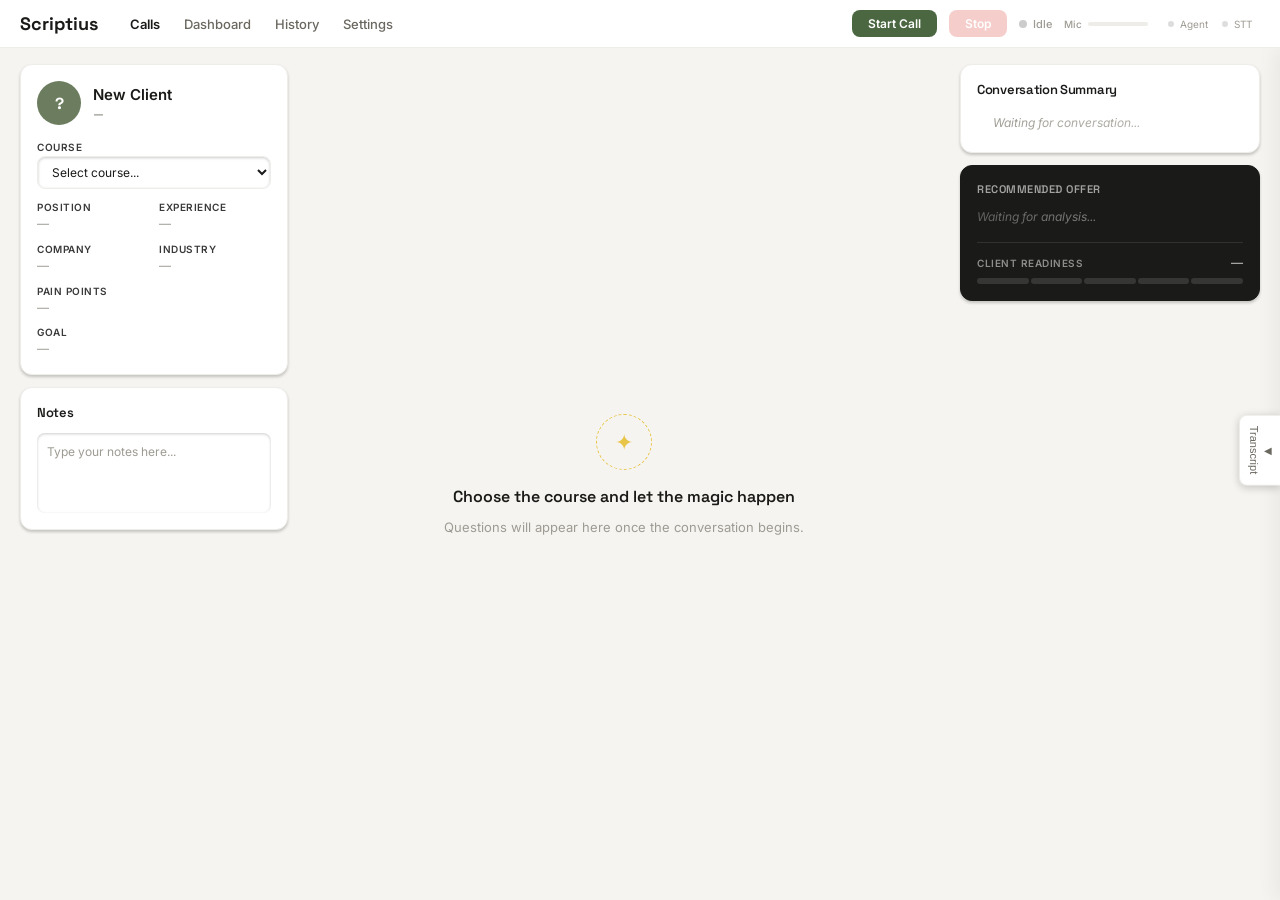
==== commit 10a5194b: "Visual parity pass: align UI to Paper design spec - Fix card/container shadows (0 2px 3px rgba(0,0,0" ====
--- a/webapp/index.html
+++ b/webapp/index.html
@@ -7,7 +7,7 @@
   <link rel="preconnect" href="https://fonts.googleapis.com" />
   <link rel="preconnect" href="https://fonts.gstatic.com" crossorigin />
   <link href="https://fonts.googleapis.com/css2?family=Inter:wght@400;500;600;700&family=Space+Grotesk:wght@500;600;700&display=swap" rel="stylesheet" />
-  <link rel="stylesheet" href="style.css" />
+  <link rel="stylesheet" href="style.css?v=2" />
 </head>
 <body>
 
@@ -111,6 +111,15 @@
 
     <!-- Center: Script Sections -->
     <main class="content-center">
+
+      <!-- Pre-call empty state -->
+      <div id="centerEmpty" class="center-empty">
+        <span class="center-empty-icon">✦</span>
+        <p class="center-empty-heading">Choose the course and let the magic happen</p>
+        <p class="center-empty-sub">Questions will appear here once the conversation begins.</p>
+      </div>
+
+      <div id="sectionWrap" class="hidden">
       <!-- Qualification Section -->
       <div id="sectionQualification" class="script-section active">
         <div class="section-header">
@@ -157,6 +166,7 @@
           <span class="waiting-text">Waiting for AI to generate questions...</span>
         </div>
       </div>
+      </div><!-- /sectionWrap -->
     </main>
 
     <!-- Right Sidebar: Summary + Offer -->
@@ -248,23 +258,44 @@
         <h3 class="card-title">Notes</h3>
         <div id="summaryNotesBody" class="notes-body readonly"></div>
       </div>
+      <div class="card">
+        <h3 class="card-title">To-do After Call</h3>
+        <ul id="todoList" class="todo-list">
+          <li class="waiting-text">Will appear after call analysis...</li>
+        </ul>
+      </div>
     </div>
   </div>
 </div>
 
 <!-- ── Page: Dashboard ─────────────────────────────────────── -->
 <div id="page-dashboard" class="page">
-  <div class="coming-soon"><h1>Dashboard</h1><p>Coming Soon</p></div>
+  <div class="coming-soon">
+    <h1>Dashboard</h1>
+    <div class="coming-soon-divider"></div>
+    <p class="coming-soon-label">Coming Soon</p>
+    <p class="coming-soon-desc">We're building analytics and insights to help you track your sales performance.</p>
+  </div>
 </div>
 
 <!-- ── Page: History ───────────────────────────────────────── -->
 <div id="page-history" class="page">
-  <div class="coming-soon"><h1>History</h1><p>Coming Soon</p></div>
+  <div class="coming-soon">
+    <h1>History</h1>
+    <div class="coming-soon-divider"></div>
+    <p class="coming-soon-label">Coming Soon</p>
+    <p class="coming-soon-desc">Browse and review all your past calls, transcripts, and scores.</p>
+  </div>
 </div>
 
 <!-- ── Page: Settings ──────────────────────────────────────── -->
 <div id="page-settings" class="page">
-  <div class="coming-soon"><h1>Settings</h1><p>Coming Soon</p></div>
+  <div class="coming-soon">
+    <h1>Settings</h1>
+    <div class="coming-soon-divider"></div>
+    <p class="coming-soon-label">Coming Soon</p>
+    <p class="coming-soon-desc">Configure your scripts, integrations, and team preferences.</p>
+  </div>
 </div>
 
 <!-- ── Transcript Slide-out Panel ──────────────────────────── -->
@@ -290,6 +321,6 @@
   <div id="micValue">0</div>
 </div>
 
-<script src="app.js"></script>
+<script src="app.js?v=2"></script>
 </body>
 </html>
--- a/webapp/style.css
+++ b/webapp/style.css
@@ -21,8 +21,9 @@
   --radius-sm: 8px;
   --radius-md: 12px;
   --radius-pill: 100px;
-  --shadow-sm: 0 1px 2px rgba(26, 26, 24, 0.03);
-  --shadow-md: 0 2px 8px rgba(26, 26, 24, 0.06);
+  --yellow-light: #FFE079;
+  --shadow-sm: 0 2px 3px rgba(0, 0, 0, 0.20);
+  --shadow-md: 0 2px 8px rgba(0, 0, 0, 0.20);
   --transition: 0.2s cubic-bezier(0.4, 0, 0.2, 1);
 }
 
@@ -302,6 +303,7 @@
 }
 
 .client-role {
+  font-family: 'Space Grotesk', sans-serif;
   font-size: 12px;
   color: var(--text-secondary);
   margin-top: 2px;
@@ -320,6 +322,7 @@
   font-family: inherit;
   color: var(--text-primary);
   background: var(--surface);
+  box-shadow: 0 1px 3px rgba(0, 0, 0, 0.20) inset;
   cursor: pointer;
   outline: none;
   transition: border-color var(--transition);
@@ -339,7 +342,7 @@
   display: block;
   font-size: 10px;
   font-weight: 600;
-  color: var(--text-muted);
+  color: #393939;
   text-transform: uppercase;
   letter-spacing: 0.5px;
   margin-bottom: 3px;
@@ -348,20 +351,21 @@
 .field-value {
   display: block;
   font-size: 12px;
-  color: var(--text-secondary);
+  color: var(--text-muted);
   line-height: 1.4;
   word-break: break-word;
 }
 
 /* ── Notes Card ────────────────────────────────────────────── */
 .notes-card {
-  background: var(--surface-warm);
+  background: var(--surface);
 }
 
 .notes-body {
   min-height: 80px;
   padding: 10px;
-  background: var(--surface-warm-deep);
+  background: var(--surface);
+  box-shadow: 0 1px 3px rgba(0, 0, 0, 0.20) inset;
   border-radius: var(--radius-sm);
   font-size: 12px;
   line-height: 1.5;
@@ -378,7 +382,7 @@
 
 .notes-body.readonly {
   cursor: default;
-  background: var(--surface-warm);
+  background: var(--surface);
 }
 
 /* ── Center Content ────────────────────────────────────────── */
@@ -400,8 +404,8 @@
   transition: border-color var(--transition), opacity var(--transition);
 }
 
-.script-section.active { border-color: var(--yellow); }
-.script-section.covered { opacity: 0.55; }
+.script-section.active { border-color: var(--yellow-light); }
+.script-section.covered { opacity: 0.55; filter: blur(2px); }
 
 .section-header {
   display: flex;
@@ -421,8 +425,8 @@
 }
 
 .section-dot.active {
-  border-color: var(--yellow);
-  background: var(--yellow);
+  border-color: var(--yellow-light);
+  background: var(--yellow-light);
 }
 
 .section-dot.done {
@@ -459,7 +463,7 @@
 }
 
 .section-badge.ask-now {
-  background: var(--yellow-bg);
+  background: rgba(232, 197, 71, 0.12);
   color: #b8922e;
 }
 
@@ -796,7 +800,7 @@
   right: 0;
   width: 440px;
   height: calc(100vh - 48px);
-  background: var(--surface);
+  background: var(--bg);
   border-left: 1px solid var(--border);
   box-shadow: -4px 0 20px rgba(0, 0, 0, 0.06);
   transform: translateX(100%);
@@ -815,19 +819,22 @@
   align-items: center;
   gap: 12px;
   padding: 14px 16px;
+  background: var(--bg);
   border-bottom: 1px solid var(--border);
   flex-shrink: 0;
 }
 
 .transcript-panel-header h3 {
+  font-family: 'Space Grotesk', sans-serif;
   font-size: 14px;
   font-weight: 600;
 }
 
 .transcript-count {
+  font-family: 'Space Grotesk', sans-serif;
   font-size: 11px;
-  color: var(--text-muted);
-  font-weight: 500;
+  color: #000;
+  font-weight: 400;
 }
 
 .transcript-close {
@@ -902,12 +909,13 @@
 
 /* ── Transcript Entry ──────────────────────────────────────── */
 .transcript-entry {
-  background: var(--bg);
+  background: var(--surface);
   border: 1px solid var(--border);
   border-left: 4px solid var(--border);
   border-radius: var(--radius-sm);
   padding: 8px 12px;
   margin-bottom: 8px;
+  box-shadow: 0 2px 3px rgba(0, 0, 0, 0.20) inset;
   transition: opacity var(--transition), border-color var(--transition);
 }
 
@@ -936,6 +944,7 @@
 }
 
 .transcript-speaker {
+  font-family: 'Space Grotesk', sans-serif;
   font-size: 10px;
   font-weight: 600;
   text-transform: uppercase;
@@ -992,6 +1001,33 @@
 .summary-sidebar {
   width: 320px;
   min-width: 320px;
+  display: flex;
+  flex-direction: column;
+  gap: 16px;
+}
+
+/* ── To-do After Call ─────────────────────────────────────── */
+.todo-list {
+  list-style: none;
+  display: flex;
+  flex-direction: column;
+  gap: 8px;
+}
+
+.todo-list li:not(.waiting-text)::before {
+  content: '•';
+  color: var(--green);
+  font-size: 14px;
+  margin-right: 8px;
+  flex-shrink: 0;
+}
+
+.todo-list li:not(.waiting-text) {
+  display: flex;
+  align-items: flex-start;
+  font-size: 13px;
+  color: var(--text-secondary);
+  line-height: 1.4;
 }
 
 .summary-header-card {
@@ -1112,6 +1148,46 @@
   font-style: italic;
 }
 
+/* ── Center Empty State (pre-call) ─────────────────────────── */
+.center-empty {
+  display: flex;
+  flex-direction: column;
+  align-items: center;
+  justify-content: center;
+  height: 100%;
+  min-height: 400px;
+  gap: 12px;
+  text-align: center;
+}
+
+.center-empty-icon {
+  width: 56px;
+  height: 56px;
+  border: 1.5px dashed var(--yellow);
+  border-radius: 50%;
+  display: flex;
+  align-items: center;
+  justify-content: center;
+  font-size: 22px;
+  color: var(--yellow);
+  margin-bottom: 4px;
+}
+
+.center-empty-heading {
+  font-family: 'Space Grotesk', sans-serif;
+  font-weight: 600;
+  font-size: 16px;
+  color: var(--text-primary);
+}
+
+.center-empty-sub {
+  font-size: 13px;
+  color: var(--text-muted);
+}
+
+.center-empty.hidden { display: none; }
+.hidden { display: none; }
+
 /* ── Coming Soon ───────────────────────────────────────────── */
 .coming-soon {
   display: flex;
@@ -1119,17 +1195,36 @@
   align-items: center;
   justify-content: center;
   min-height: calc(100vh - 48px);
-  color: var(--text-muted);
+  gap: 0;
+  text-align: center;
+  padding: 0 24px;
 }
 
 .coming-soon h1 {
-  font-size: 48px;
+  font-size: 72px;
   font-weight: 700;
-  margin-bottom: 8px;
-  color: var(--border);
-}
-
-.coming-soon p {
+  color: var(--text-primary);
+  margin-bottom: 20px;
+  letter-spacing: -1px;
+}
+
+.coming-soon-divider {
+  width: 48px;
+  height: 2px;
+  background: var(--red-accent);
+  margin-bottom: 20px;
+}
+
+.coming-soon-label {
   font-size: 16px;
   font-weight: 500;
-}
+  color: var(--text-secondary);
+  margin-bottom: 10px;
+}
+
+.coming-soon-desc {
+  font-size: 14px;
+  color: var(--text-muted);
+  max-width: 420px;
+  line-height: 1.6;
+}
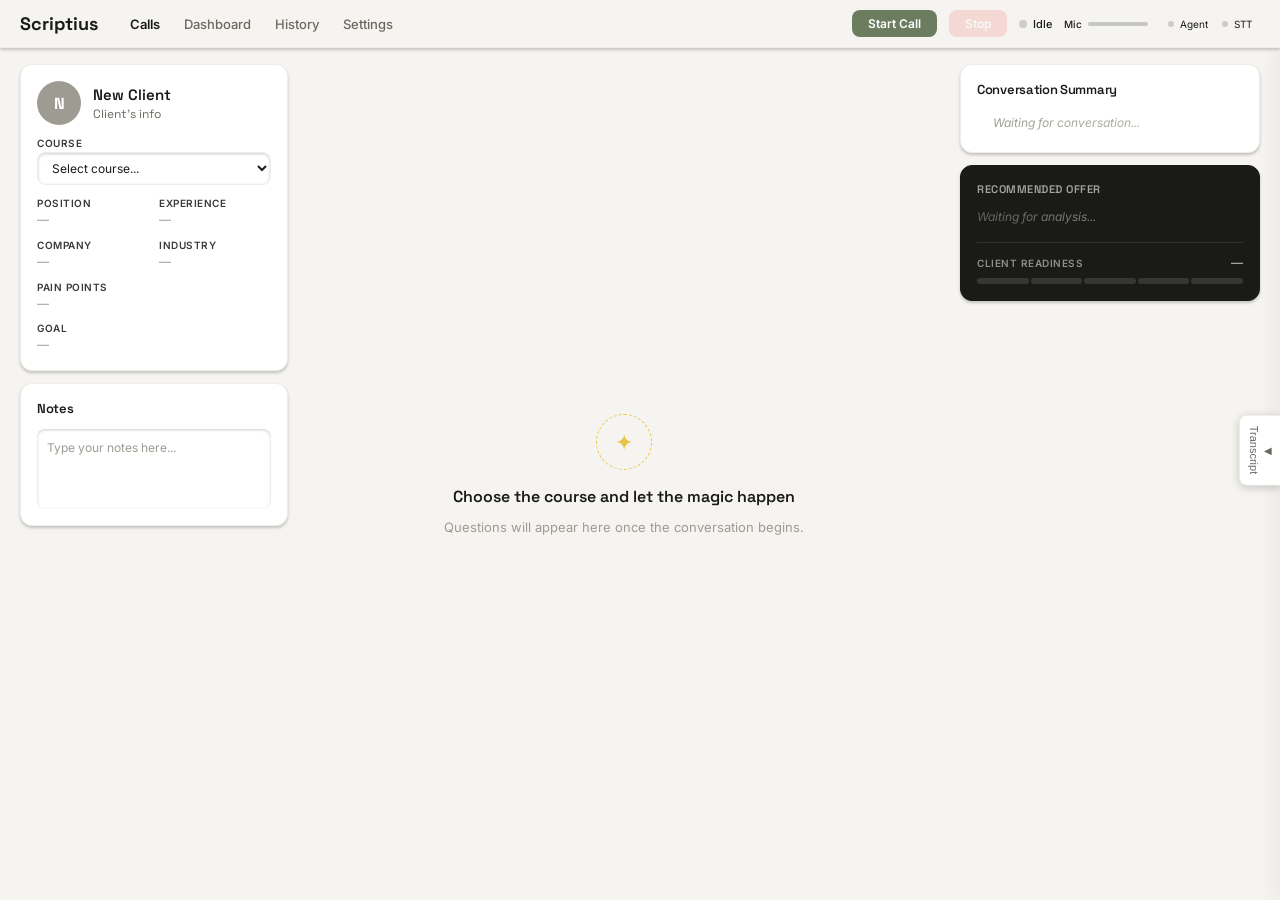
==== commit 30b50637: "Design parity pass v2: header, buttons, status labels, avatar - Header bg: white → #F5F4F0 + shadow " ====
--- a/webapp/index.html
+++ b/webapp/index.html
@@ -57,10 +57,10 @@
     <aside class="sidebar-left">
       <div class="card profile-card">
         <div class="profile-header">
-          <div id="avatar" class="avatar">?</div>
+          <div id="avatar" class="avatar">N</div>
           <div class="profile-info">
             <div id="clientName" class="client-name">New Client</div>
-            <div id="clientRole" class="client-role">&mdash;</div>
+            <div id="clientRole" class="client-role">Client's info</div>
           </div>
         </div>
 
--- a/webapp/style.css
+++ b/webapp/style.css
@@ -47,8 +47,9 @@
 /* ── Header ────────────────────────────────────────────────── */
 .header {
   height: 48px;
-  background: var(--surface);
+  background: var(--bg);
   border-bottom: 1px solid var(--border);
+  box-shadow: 0 2px 3px rgba(0, 0, 0, 0.20);
   display: flex;
   align-items: center;
   justify-content: space-between;
@@ -115,16 +116,16 @@
 .btn:disabled { opacity: 0.4; cursor: not-allowed; }
 
 .btn-start {
-  background: var(--green);
+  background: #6B7D5E;
   color: #fff;
 }
-.btn-start:hover:not(:disabled) { background: #3d5736; }
+.btn-start:hover:not(:disabled) { background: #5c6e50; }
 
 .btn-stop {
-  background: var(--red);
+  background: #F1AFA9;
   color: #fff;
 }
-.btn-stop:hover:not(:disabled) { background: #d4625b; }
+.btn-stop:hover:not(:disabled) { background: #e49e98; }
 
 /* ── Status ────────────────────────────────────────────────── */
 .status {
@@ -147,7 +148,7 @@
 
 #statusText {
   font-size: 11px;
-  color: var(--text-muted);
+  color: var(--text-primary);
   font-weight: 500;
 }
 
@@ -165,14 +166,14 @@
 
 .mic-level-label {
   font-size: 10px;
-  color: var(--text-muted);
+  color: var(--text-primary);
   font-weight: 500;
 }
 
 .level-track {
   width: 60px;
   height: 4px;
-  background: var(--border);
+  background: #C7C7C7;
   border-radius: 2px;
   overflow: hidden;
 }
@@ -197,7 +198,7 @@
   width: 6px;
   height: 6px;
   border-radius: 50%;
-  background: #ddd;
+  background: #ccc;
   display: inline-block;
 }
 
@@ -206,7 +207,7 @@
 
 .conn-label {
   font-size: 10px;
-  color: var(--text-muted);
+  color: var(--text-primary);
   margin-right: 8px;
 }
 
@@ -278,14 +279,14 @@
   display: flex;
   align-items: center;
   gap: 12px;
-  margin-bottom: 16px;
+  margin-bottom: 12px;
 }
 
 .avatar {
   width: 44px;
   height: 44px;
   border-radius: 50%;
-  background: #6B7D5E;
+  background: #9E9B93;
   color: #fff;
   display: flex;
   align-items: center;
@@ -297,6 +298,7 @@
 }
 
 .client-name {
+  font-family: 'Space Grotesk', sans-serif;
   font-weight: 600;
   font-size: 15px;
   color: var(--text-primary);
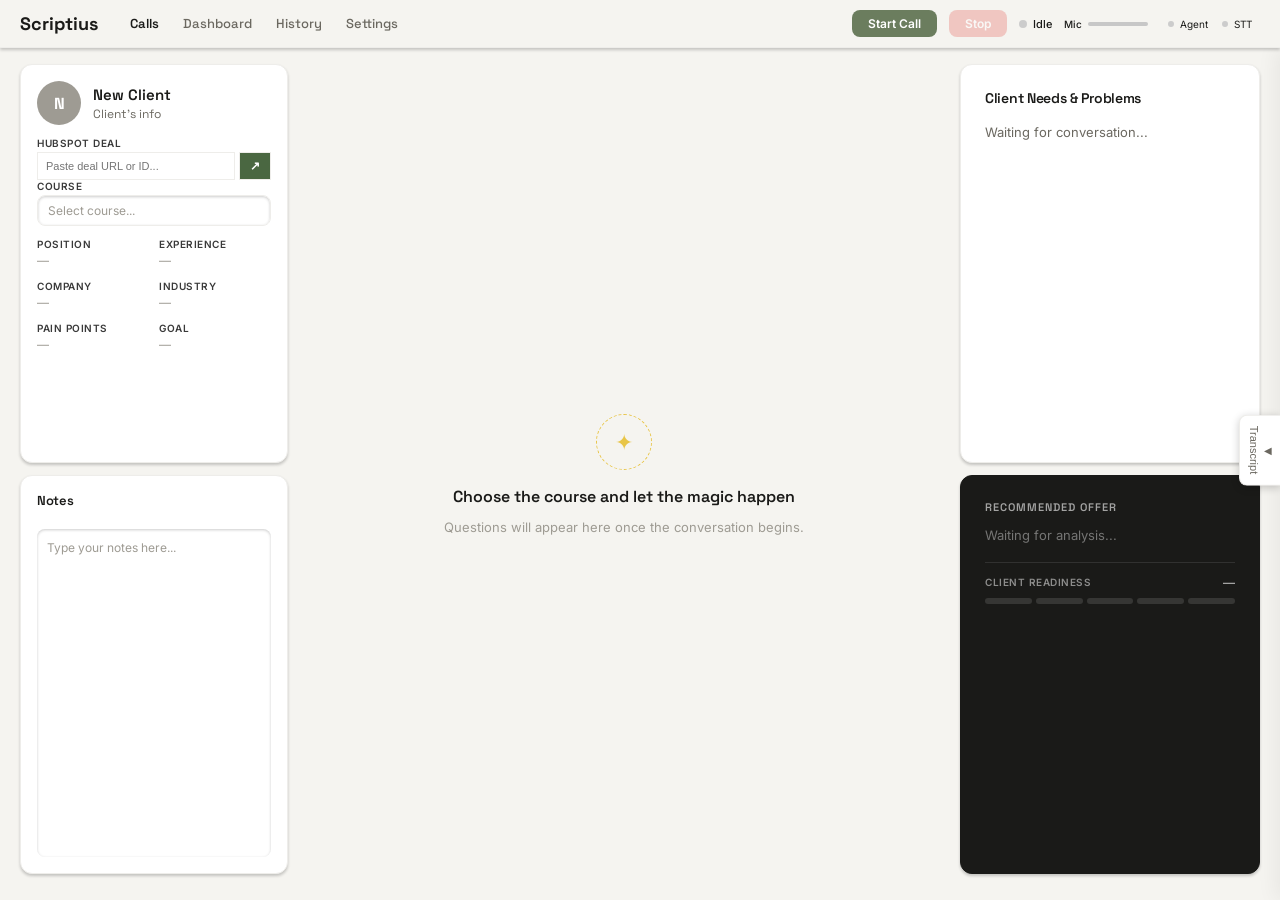
==== commit 81d2040f: "Faster transcription, AI analysis improvements, HubSpot integration, UI overhaul Transcription speed" ====
--- a/webapp/index.html
+++ b/webapp/index.html
@@ -7,7 +7,7 @@
   <link rel="preconnect" href="https://fonts.googleapis.com" />
   <link rel="preconnect" href="https://fonts.gstatic.com" crossorigin />
   <link href="https://fonts.googleapis.com/css2?family=Inter:wght@400;500;600;700&family=Space+Grotesk:wght@500;600;700&display=swap" rel="stylesheet" />
-  <link rel="stylesheet" href="style.css?v=2" />
+  <link rel="stylesheet" href="style.css?v=6" />
 </head>
 <body>
 
@@ -64,6 +64,14 @@
           </div>
         </div>
 
+        <div class="profile-field hubspot-field">
+          <label class="field-label">HubSpot Deal</label>
+          <div class="hubspot-input-row">
+            <input id="hubspotInput" type="text" class="hubspot-input" placeholder="Paste deal URL or ID..." />
+            <button id="hubspotLoad" class="hubspot-btn" title="Load from HubSpot">&#8599;</button>
+          </div>
+        </div>
+
         <div class="profile-field course-field">
           <label class="field-label">Course</label>
           <select id="courseSelect" class="course-select">
@@ -90,11 +98,11 @@
             <span class="field-label">Industry</span>
             <span id="statIndustry" class="field-value">&mdash;</span>
           </div>
-          <div class="profile-field full-width">
+          <div class="profile-field">
             <span class="field-label">Pain Points</span>
             <span id="fieldPainPoints" class="field-value">&mdash;</span>
           </div>
-          <div class="profile-field full-width">
+          <div class="profile-field">
             <span class="field-label">Goal</span>
             <span id="fieldGoal" class="field-value">&mdash;</span>
           </div>
@@ -172,18 +180,10 @@
     <!-- Right Sidebar: Summary + Offer -->
     <aside class="sidebar-right">
       <div class="card summary-card">
-        <h3 class="card-title">Conversation Summary</h3>
+        <h3 class="card-title">Client Needs & Problems</h3>
         <ul id="summaryList" class="summary-list">
           <li class="waiting-text">Waiting for conversation...</li>
         </ul>
-        <div id="sentimentRow" class="sentiment-row" style="display:none">
-          <span class="row-label">Sentiment</span>
-          <span id="sentimentBadge" class="sentiment-badge"></span>
-        </div>
-        <div id="objectionRow" class="objection-row" style="display:none">
-          <span class="row-label">Objection</span>
-          <span id="objectionText" class="objection-text"></span>
-        </div>
       </div>
 
       <div class="card offer-card">
@@ -321,6 +321,6 @@
   <div id="micValue">0</div>
 </div>
 
-<script src="app.js?v=2"></script>
+<script src="app.js?v=6"></script>
 </body>
 </html>
--- a/webapp/style.css
+++ b/webapp/style.css
@@ -79,6 +79,7 @@
 
 .nav-link {
   text-decoration: none;
+  font-family: 'Space Grotesk', sans-serif;
   color: var(--text-secondary);
   font-size: 13px;
   font-weight: 500;
@@ -122,10 +123,10 @@
 .btn-start:hover:not(:disabled) { background: #5c6e50; }
 
 .btn-stop {
-  background: #F1AFA9;
+  background: #E8837C;
   color: #fff;
 }
-.btn-stop:hover:not(:disabled) { background: #e49e98; }
+.btn-stop:hover:not(:disabled) { background: #d4625b; }
 
 /* ── Status ────────────────────────────────────────────────── */
 .status {
@@ -265,6 +266,17 @@
   margin-bottom: 12px;
 }
 
+.summary-card .card-title {
+  font-family: 'Space Grotesk', sans-serif;
+  font-size: 14px;
+  font-weight: 600;
+  text-transform: none;
+}
+
+.summary-card, .offer-card {
+  padding: 24px;
+}
+
 /* ── Left Sidebar ──────────────────────────────────────────── */
 .sidebar-left {
   width: 268px;
@@ -272,6 +284,29 @@
   display: flex;
   flex-direction: column;
   gap: 12px;
+  position: sticky;
+  top: 16px;
+  align-self: flex-start;
+  height: calc(100vh - 90px);
+}
+
+.sidebar-left .profile-card {
+  flex: 1;
+  overflow-y: auto;
+  min-height: 0;
+}
+
+.sidebar-left .notes-card {
+  flex: 1;
+  overflow-y: auto;
+  min-height: 0;
+  display: flex;
+  flex-direction: column;
+}
+
+.sidebar-left .notes-body {
+  flex: 1;
+  overflow-y: auto;
 }
 
 /* ── Profile Card ──────────────────────────────────────────── */
@@ -322,15 +357,55 @@
   border-radius: var(--radius-sm);
   font-size: 12px;
   font-family: inherit;
-  color: var(--text-primary);
+  color: var(--text-muted);
   background: var(--surface);
   box-shadow: 0 1px 3px rgba(0, 0, 0, 0.20) inset;
   cursor: pointer;
   outline: none;
+  appearance: none;
+  -webkit-appearance: none;
   transition: border-color var(--transition);
 }
 
+.course-select.has-value {
+  color: var(--text-primary);
+}
+
 .course-select:focus { border-color: var(--green); }
+
+.hubspot-input-row {
+  display: flex;
+  gap: 4px;
+}
+
+.hubspot-input {
+  flex: 1;
+  padding: 6px 8px;
+  border: 1px solid var(--border);
+  border-radius: var(--radius);
+  font-size: 11px;
+  background: var(--card);
+  color: var(--text-primary);
+}
+
+.hubspot-input:focus { border-color: var(--green); outline: none; }
+
+.hubspot-btn {
+  padding: 6px 10px;
+  border: 1px solid var(--border);
+  border-radius: var(--radius);
+  background: var(--green);
+  color: #fff;
+  font-size: 12px;
+  font-weight: 600;
+  cursor: pointer;
+}
+
+.hubspot-btn:hover { opacity: 0.9; }
+.hubspot-btn:disabled { opacity: 0.5; cursor: not-allowed; }
+.hubspot-btn.loading { background: var(--text-muted); }
+.hubspot-btn.success { background: var(--green-check); }
+.hubspot-btn.error { background: var(--red-accent); }
 
 .profile-grid {
   display: grid;
@@ -608,6 +683,22 @@
   display: flex;
   flex-direction: column;
   gap: 12px;
+  position: sticky;
+  top: 16px;
+  align-self: flex-start;
+  height: calc(100vh - 90px);
+}
+
+.sidebar-right .summary-card {
+  flex: 1;
+  overflow-y: auto;
+  min-height: 0;
+}
+
+.sidebar-right .offer-card {
+  flex: 1;
+  overflow-y: auto;
+  min-height: 0;
 }
 
 /* ── Summary Card ──────────────────────────────────────────── */
@@ -619,7 +710,7 @@
 .summary-list li {
   position: relative;
   padding: 4px 0 4px 16px;
-  font-size: 12px;
+  font-size: 13px;
   line-height: 1.5;
   color: var(--text-secondary);
 }
@@ -683,7 +774,7 @@
   color: rgba(255, 255, 255, 0.6);
   font-size: 11px;
   text-transform: uppercase;
-  letter-spacing: 0.5px;
+  letter-spacing: 1px;
 }
 
 .offer-text {
@@ -752,7 +843,7 @@
 
 .readiness-segments {
   display: flex;
-  gap: 2px;
+  gap: 4px;
 }
 
 .readiness-segment {
@@ -765,29 +856,25 @@
 
 .readiness-segment.filled { background: var(--green-light); }
 
-/* ── Waiting / Shimmer ─────────────────────────────────────── */
+/* ── Waiting text ───────────────────────────────────────────── */
 .waiting-text {
   color: var(--text-muted);
-  font-size: 12px;
-  font-style: italic;
-  background: linear-gradient(90deg, var(--text-muted), #c0bdb6, var(--text-muted));
-  background-size: 200% 100%;
-  -webkit-background-clip: text;
-  -webkit-text-fill-color: transparent;
-  background-clip: text;
-  animation: shimmer 2s infinite linear;
+  font-size: 14px;
+  font-style: normal;
+  padding-left: 0 !important;
+  animation: waitingPulse 2.4s ease-in-out infinite;
 }
 
 .waiting-text-light {
   color: rgba(255, 255, 255, 0.4);
-  font-size: 12px;
-  font-style: italic;
-  background: linear-gradient(90deg, rgba(255,255,255,0.3), rgba(255,255,255,0.6), rgba(255,255,255,0.3));
-  background-size: 200% 100%;
-  -webkit-background-clip: text;
-  -webkit-text-fill-color: transparent;
-  background-clip: text;
-  animation: shimmer 2s infinite linear;
+  font-size: 13px;
+  font-style: normal;
+  animation: waitingPulse 2.4s ease-in-out infinite;
+}
+
+@keyframes waitingPulse {
+  0%, 100% { opacity: 1; }
+  50% { opacity: 0.35; }
 }
 
 @keyframes shimmer {
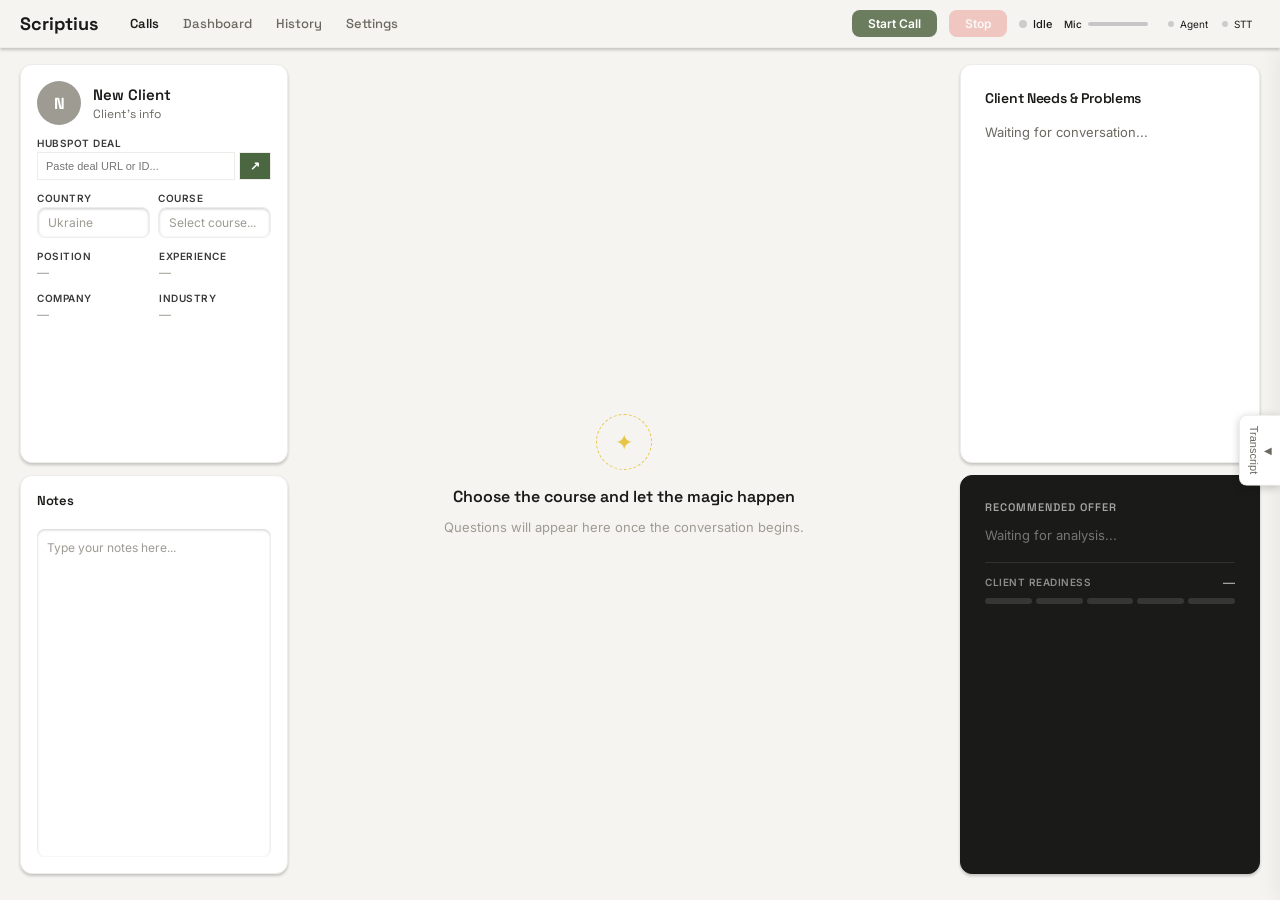
==== commit 2e847c3c: "Dynamic qualification, multi-language, UI polish, bug fixes - Dynamic qualification questions based " ====
--- a/webapp/index.html
+++ b/webapp/index.html
@@ -7,7 +7,7 @@
   <link rel="preconnect" href="https://fonts.googleapis.com" />
   <link rel="preconnect" href="https://fonts.gstatic.com" crossorigin />
   <link href="https://fonts.googleapis.com/css2?family=Inter:wght@400;500;600;700&family=Space+Grotesk:wght@500;600;700&display=swap" rel="stylesheet" />
-  <link rel="stylesheet" href="style.css?v=6" />
+  <link rel="stylesheet" href="style.css?v=12" />
 </head>
 <body>
 
@@ -72,13 +72,22 @@
           </div>
         </div>
 
-        <div class="profile-field course-field">
-          <label class="field-label">Course</label>
-          <select id="courseSelect" class="course-select">
-            <option value="">Select course...</option>
-            <option value="Управління командою">Управління командою &mdash; $500</option>
-            <option value="Excel для бізнесу">Excel для бізнесу &mdash; $500</option>
-          </select>
+        <div class="country-course-row">
+          <div class="profile-field country-field">
+            <label class="field-label">Country</label>
+            <select id="countrySelect" class="course-select">
+              <option value="UA">Ukraine</option>
+              <option value="US">USA</option>
+            </select>
+          </div>
+          <div class="profile-field course-field">
+            <label class="field-label">Course</label>
+            <select id="courseSelect" class="course-select">
+              <option value="">Select course...</option>
+              <option value="Управління командою">Управління командою &mdash; $500</option>
+              <option value="Excel для бізнесу">Excel для бізнесу &mdash; $500</option>
+            </select>
+          </div>
         </div>
 
         <div class="profile-grid">
@@ -98,14 +107,9 @@
             <span class="field-label">Industry</span>
             <span id="statIndustry" class="field-value">&mdash;</span>
           </div>
-          <div class="profile-field">
-            <span class="field-label">Pain Points</span>
-            <span id="fieldPainPoints" class="field-value">&mdash;</span>
-          </div>
-          <div class="profile-field">
-            <span class="field-label">Goal</span>
-            <span id="fieldGoal" class="field-value">&mdash;</span>
-          </div>
+          <!-- Pain Points and Goal hidden from UI but kept in backend for value question triggers -->
+          <span id="fieldPainPoints" style="display:none"></span>
+          <span id="fieldGoal" style="display:none"></span>
         </div>
       </div>
 
@@ -156,7 +160,7 @@
             </div>
             <div class="question-item" data-qid="q-pain">
               <input type="checkbox" class="question-check" />
-              <span class="question-text">З якими основними проблемами ви зараз стикаєтесь і яких цілей хочете досягти?</span>
+              <span class="question-text">Скажіть, а чим зацікавив вас наш курс? Чим він міг би бути вам корисним?</span>
               <span class="question-badge"></span>
             </div>
           </div>
@@ -321,6 +325,6 @@
   <div id="micValue">0</div>
 </div>
 
-<script src="app.js?v=6"></script>
+<script src="app.js?v=12"></script>
 </body>
 </html>
--- a/webapp/style.css
+++ b/webapp/style.css
@@ -346,8 +346,26 @@
   margin-top: 2px;
 }
 
-.course-field {
+.hubspot-field {
   margin-bottom: 12px;
+}
+
+.country-course-row {
+  display: flex;
+  gap: 8px;
+  margin-bottom: 12px;
+}
+
+.country-course-row .profile-field {
+  margin-bottom: 0;
+}
+
+.country-course-row .country-field {
+  flex: 1;
+}
+
+.country-course-row .course-field {
+  flex: 1;
 }
 
 .course-select {
@@ -650,10 +668,17 @@
 /* ── Value Body ────────────────────────────────────────────── */
 .value-body {
   min-height: 40px;
+  display: grid;
+  grid-template-columns: 1fr 1fr;
+  gap: 16px;
+}
+
+.value-body .waiting-text {
+  grid-column: 1 / -1;
 }
 
 .value-group {
-  margin-bottom: 8px;
+  margin-bottom: 0;
 }
 
 .value-group-label {
@@ -794,10 +819,38 @@
 }
 
 .offer-text li::before {
-  content: '\2022';
+  content: '\2713';
   position: absolute;
   left: 0;
   color: rgba(255, 255, 255, 0.4);
+}
+
+.offer-course-name {
+  font-size: 12px;
+  font-weight: 600;
+  color: #fff;
+  margin-bottom: 6px;
+}
+
+.offer-includes {
+  list-style: none;
+  padding: 0;
+  margin-bottom: 8px;
+}
+
+.offer-includes li {
+  padding: 2px 0 2px 14px;
+  position: relative;
+  font-size: 11px;
+  color: rgba(255, 255, 255, 0.75);
+  line-height: 1.4;
+}
+
+.offer-includes li::before {
+  content: '\2713';
+  position: absolute;
+  left: 0;
+  color: #27ae60;
 }
 
 .price-row {
@@ -808,7 +861,7 @@
 
 .price-value {
   font-family: 'Space Grotesk', sans-serif;
-  font-size: 36px;
+  font-size: 22px;
   font-weight: 700;
   color: #fff;
 }
@@ -854,7 +907,11 @@
   transition: background var(--transition);
 }
 
-.readiness-segment.filled { background: var(--green-light); }
+.readiness-segment.level-1 { background: #c0392b; }
+.readiness-segment.level-2 { background: #e74c3c; }
+.readiness-segment.level-3 { background: #f1c40f; }
+.readiness-segment.level-4 { background: #82cb67; }
+.readiness-segment.level-5 { background: #27ae60; }
 
 /* ── Waiting text ───────────────────────────────────────────── */
 .waiting-text {
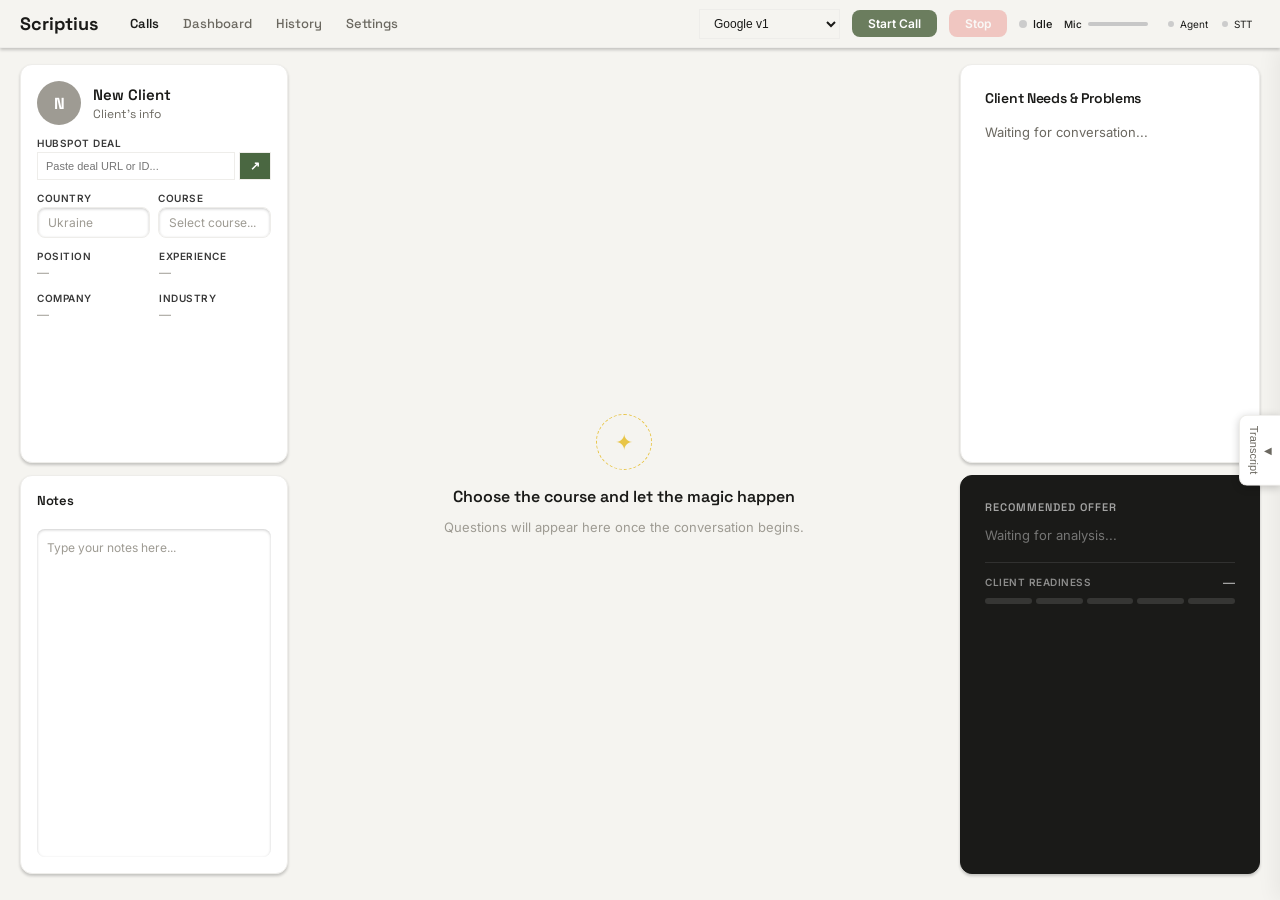
==== commit ad0a854a: "Multi-country support, Deepgram + Speechmatics integration, STT speed/quality tuning - Added 6 new c" ====
--- a/webapp/index.html
+++ b/webapp/index.html
@@ -7,7 +7,7 @@
   <link rel="preconnect" href="https://fonts.googleapis.com" />
   <link rel="preconnect" href="https://fonts.gstatic.com" crossorigin />
   <link href="https://fonts.googleapis.com/css2?family=Inter:wght@400;500;600;700&family=Space+Grotesk:wght@500;600;700&display=swap" rel="stylesheet" />
-  <link rel="stylesheet" href="style.css?v=12" />
+  <link rel="stylesheet" href="style.css?v=14" />
 </head>
 <body>
 
@@ -24,6 +24,12 @@
   </div>
   <div class="header-right">
     <div class="header-controls">
+      <select id="sttSelect" class="header-stt-select" title="STT Engine">
+        <option value="latest_long_v1">Google v1</option>
+        <option value="chirp_v2">Google Chirp v2</option>
+        <option value="deepgram">Deepgram Nova-3</option>
+        <option value="speechmatics">Speechmatics</option>
+      </select>
       <button id="btnStart" class="btn btn-start">Start Call</button>
       <button id="btnStop" class="btn btn-stop" disabled>Stop</button>
       <div class="status">
@@ -78,6 +84,12 @@
             <select id="countrySelect" class="course-select">
               <option value="UA">Ukraine</option>
               <option value="US">USA</option>
+              <option value="HU">Hungary</option>
+              <option value="PL">Poland</option>
+              <option value="CZ">Czech Republic</option>
+              <option value="TR">Turkey</option>
+              <option value="RO">Romania</option>
+              <option value="ES">Spain</option>
             </select>
           </div>
           <div class="profile-field course-field">
@@ -89,6 +101,7 @@
             </select>
           </div>
         </div>
+
 
         <div class="profile-grid">
           <div class="profile-field">
@@ -325,6 +338,6 @@
   <div id="micValue">0</div>
 </div>
 
-<script src="app.js?v=12"></script>
+<script src="app.js?v=13"></script>
 </body>
 </html>
--- a/webapp/style.css
+++ b/webapp/style.css
@@ -96,6 +96,22 @@
   gap: 20px;
 }
 
+.header-stt-select {
+  padding: 6px 10px;
+  border: 1px solid var(--border);
+  border-radius: var(--radius);
+  background: var(--card);
+  color: var(--text-primary);
+  font-size: 12px;
+  font-weight: 500;
+  cursor: pointer;
+  outline: none;
+}
+
+.header-stt-select:focus {
+  border-color: var(--green);
+}
+
 .header-controls {
   display: flex;
   align-items: center;
@@ -347,6 +363,10 @@
 }
 
 .hubspot-field {
+  margin-bottom: 12px;
+}
+
+.stt-field {
   margin-bottom: 12px;
 }
 
